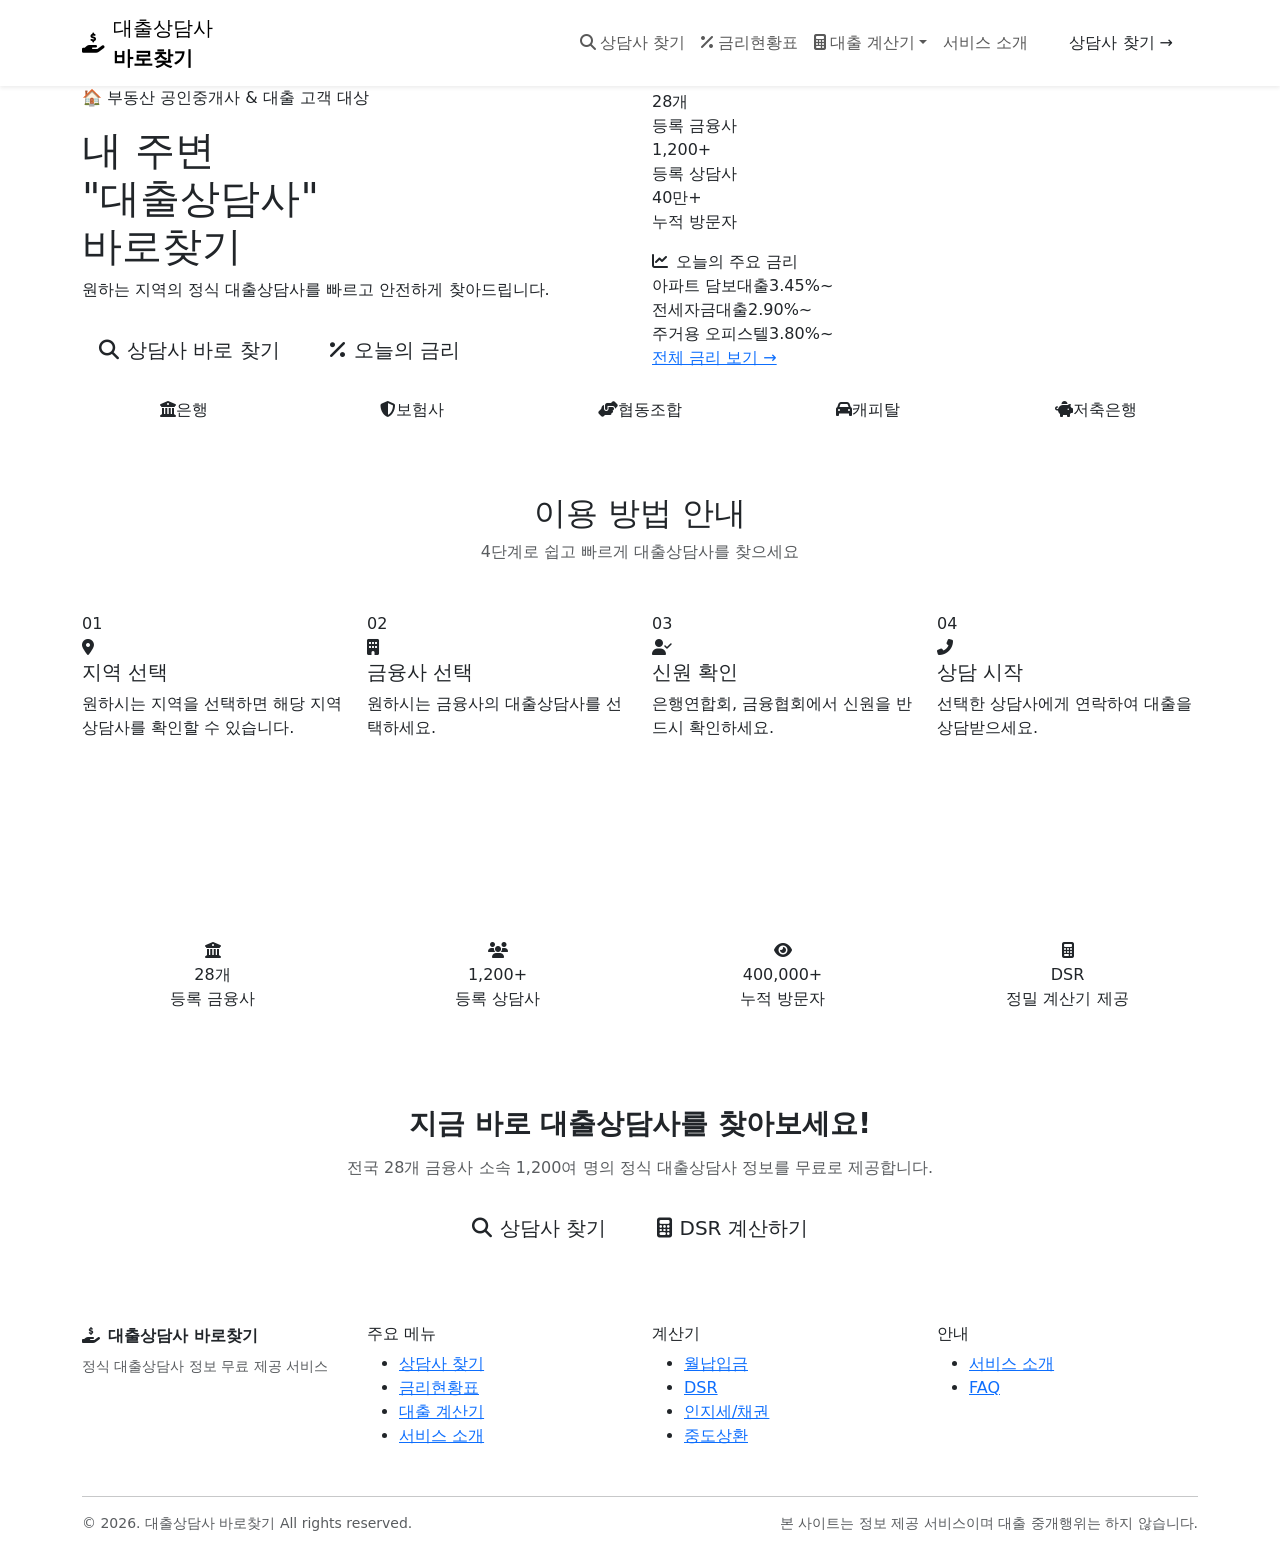
==== index.html @ 3ea351aa "Add initial HTML structure for 대출상담사 바로찾기" ====
<!DOCTYPE html><html lang="ko"><head><meta charset="UTF-8"/><meta name="viewport" content="width=device-width,initial-scale=1.0"/><title>대출상담사 바로찾기</title><link rel="stylesheet" href="style.css"/><link href="https://cdn.jsdelivr.net/npm/bootstrap@5.3.0/dist/css/bootstrap.min.css" rel="stylesheet"/><link href="https://cdnjs.cloudflare.com/ajax/libs/font-awesome/6.4.0/css/all.min.css" rel="stylesheet"/></head><body><nav class="navbar navbar-expand-lg navbar-light bg-white shadow-sm sticky-top"><div class="container"><a class="navbar-brand d-flex align-items-center" href="index.html"><div class="logo-icon me-2"><i class="fas fa-hand-holding-usd"></i></div><span class="logo-text">대출상담사<br/><strong>바로찾기</strong></span></a><button class="navbar-toggler" type="button" data-bs-toggle="collapse" data-bs-target="#nav"><span class="navbar-toggler-icon"></span></button><div class="collapse navbar-collapse" id="nav"><ul class="navbar-nav ms-auto align-items-center"><li class="nav-item"><a class="nav-link" href="find.html"><i class="fas fa-search me-1"></i>상담사 찾기</a></li><li class="nav-item"><a class="nav-link" href="rates.html"><i class="fas fa-percent me-1"></i>금리현황표</a></li><li class="nav-item dropdown"><a class="nav-link dropdown-toggle" href="#" data-bs-toggle="dropdown"><i class="fas fa-calculator me-1"></i>대출 계산기</a><ul class="dropdown-menu"><li><a class="dropdown-item" href="calc.html#monthly">월납입금</a></li><li><a class="dropdown-item" href="calc.html#dsr">DSR 계산기</a></li><li><a class="dropdown-item" href="calc.html#stamp">인지세/채권</a></li><li><a class="dropdown-item" href="calc.html#prepay">중도상환수수료</a></li></ul></li><li class="nav-item"><a class="nav-link" href="about.html">서비스 소개</a></li><li class="nav-item ms-2"><a class="btn btn-primary-custom px-4" href="find.html">상담사 찾기 →</a></li></ul></div></div></nav><section class="hero-section"><div class="container"><div class="row align-items-center"><div class="col-lg-6"><div class="hero-badge mb-3">🏠 부동산 공인중개사 & 대출 고객 대상</div><h1 class="hero-title">내 주변<br/><span class="highlight">"대출상담사"</span><br/>바로찾기</h1><p class="hero-desc">원하는 지역의 정식 대출상담사를 빠르고 안전하게 찾아드립니다.</p><div class="hero-btns mt-4"><a href="find.html" class="btn btn-primary-custom btn-lg me-3"><i class="fas fa-search me-2"></i>상담사 바로 찾기</a><a href="rates.html" class="btn btn-outline-custom btn-lg"><i class="fas fa-percent me-2"></i>오늘의 금리</a></div></div><div class="col-lg-6 d-none d-lg-block"><div class="hero-card-wrap"><div class="hero-stat-card"><div class="stat-item"><div class="stat-num">28<span>개</span></div><div class="stat-label">등록 금융사</div></div><div class="stat-item"><div class="stat-num">1,200<span>+</span></div><div class="stat-label">등록 상담사</div></div><div class="stat-item"><div class="stat-num">40만<span>+</span></div><div class="stat-label">누적 방문자</div></div></div><div class="hero-rate-card mt-3"><div class="rate-header"><i class="fas fa-chart-line me-2"></i>오늘의 주요 금리</div><div class="rate-list"><div class="rate-row"><span>아파트 담보대출</span><span class="rate-val">3.45%~</span></div><div class="rate-row"><span>전세자금대출</span><span class="rate-val">2.90%~</span></div><div class="rate-row"><span>주거용 오피스텔</span><span class="rate-val">3.80%~</span></div></div><a href="rates.html" class="rate-more">전체 금리 보기 →</a></div></div></div></div></div></section><section class="fin-type-section py-4"><div class="container"><div class="row text-center"><div class="col fin-type-item"><i class="fas fa-university"></i><span>은행</span></div><div class="col fin-type-item"><i class="fas fa-shield-alt"></i><span>보험사</span></div><div class="col fin-type-item"><i class="fas fa-hands-helping"></i><span>협동조합</span></div><div class="col fin-type-item"><i class="fas fa-car"></i><span>캐피탈</span></div><div class="col fin-type-item"><i class="fas fa-piggy-bank"></i><span>저축은행</span></div></div></div></section><section class="how-section py-5"><div class="container"><div class="section-title text-center mb-5"><h2>이용 방법 안내</h2><p class="text-muted">4단계로 쉽고 빠르게 대출상담사를 찾으세요</p></div><div class="row g-4"><div class="col-md-3"><div class="how-card"><div class="how-num">01</div><div class="how-icon"><i class="fas fa-map-marker-alt"></i></div><h5>지역 선택</h5><p>원하시는 지역을 선택하면 해당 지역 상담사를 확인할 수 있습니다.</p></div></div><div class="col-md-3"><div class="how-card"><div class="how-num">02</div><div class="how-icon"><i class="fas fa-building"></i></div><h5>금융사 선택</h5><p>원하시는 금융사의 대출상담사를 선택하세요.</p></div></div><div class="col-md-3"><div class="how-card"><div class="how-num">03</div><div class="how-icon"><i class="fas fa-user-check"></i></div><h5>신원 확인</h5><p>은행연합회, 금융협회에서 신원을 반드시 확인하세요.</p></div></div><div class="col-md-3"><div class="how-card"><div class="how-num">04</div><div class="how-icon"><i class="fas fa-phone-alt"></i></div><h5>상담 시작</h5><p>선택한 상담사에게 연락하여 대출을 상담받으세요.</p></div></div></div></div></section><section class="stats-section py-5"><div class="container"><h2 class="text-center text-white mb-5">실시간 이용 현황</h2><div class="row text-center g-4"><div class="col-6 col-md-3"><div class="stats-item"><div class="stats-icon"><i class="fas fa-university"></i></div><div class="stats-num">28개</div><div class="stats-label">등록 금융사</div></div></div><div class="col-6 col-md-3"><div class="stats-item"><div class="stats-icon"><i class="fas fa-users"></i></div><div class="stats-num">1,200+</div><div class="stats-label">등록 상담사</div></div></div><div class="col-6 col-md-3"><div class="stats-item"><div class="stats-icon"><i class="fas fa-eye"></i></div><div class="stats-num">400,000+</div><div class="stats-label">누적 방문자</div></div></div><div class="col-6 col-md-3"><div class="stats-item"><div class="stats-icon"><i class="fas fa-calculator"></i></div><div class="stats-num">DSR</div><div class="stats-label">정밀 계산기 제공</div></div></div></div></div></section><section class="cta-section py-5 text-center"><div class="container"><h3 class="fw-bold mb-3">지금 바로 대출상담사를 찾아보세요!</h3><p class="text-muted mb-4">전국 28개 금융사 소속 1,200여 명의 정식 대출상담사 정보를 무료로 제공합니다.</p><a href="find.html" class="btn btn-primary-custom btn-lg me-3"><i class="fas fa-search me-2"></i>상담사 찾기</a><a href="calc.html#dsr" class="btn btn-outline-custom btn-lg"><i class="fas fa-calculator me-2"></i>DSR 계산하기</a></div></section><footer class="footer py-4"><div class="container"><div class="row"><div class="col-md-3 mb-3"><div class="footer-logo mb-2"><i class="fas fa-hand-holding-usd me-2"></i><strong>대출상담사 바로찾기</strong></div><p class="small text-muted">정식 대출상담사 정보 무료 제공 서비스</p></div><div class="col-md-3 mb-3"><h6>주요 메뉴</h6><ul class="footer-links"><li><a href="find.html">상담사 찾기</a></li><li><a href="rates.html">금리현황표</a></li><li><a href="calc.html">대출 계산기</a></li><li><a href="about.html">서비스 소개</a></li></ul></div><div class="col-md-3 mb-3"><h6>계산기</h6><ul class="footer-links"><li><a href="calc.html#monthly">월납입금</a></li><li><a href="calc.html#dsr">DSR</a></li><li><a href="calc.html#stamp">인지세/채권</a></li><li><a href="calc.html#prepay">중도상환</a></li></ul></div><div class="col-md-3 mb-3"><h6>안내</h6><ul class="footer-links"><li><a href="about.html">서비스 소개</a></li><li><a href="about.html#faq">FAQ</a></li></ul></div></div><hr/><div class="d-flex justify-content-between flex-wrap"><p class="small text-muted mb-0">© 2026. 대출상담사 바로찾기 All rights reserved.</p><p class="small text-muted mb-0">본 사이트는 정보 제공 서비스이며 대출 중개행위는 하지 않습니다.</p></div></div></footer><script src="https://cdn.jsdelivr.net/npm/bootstrap@5.3.0/dist/js/bootstrap.bundle.min.js"></script></body></html>
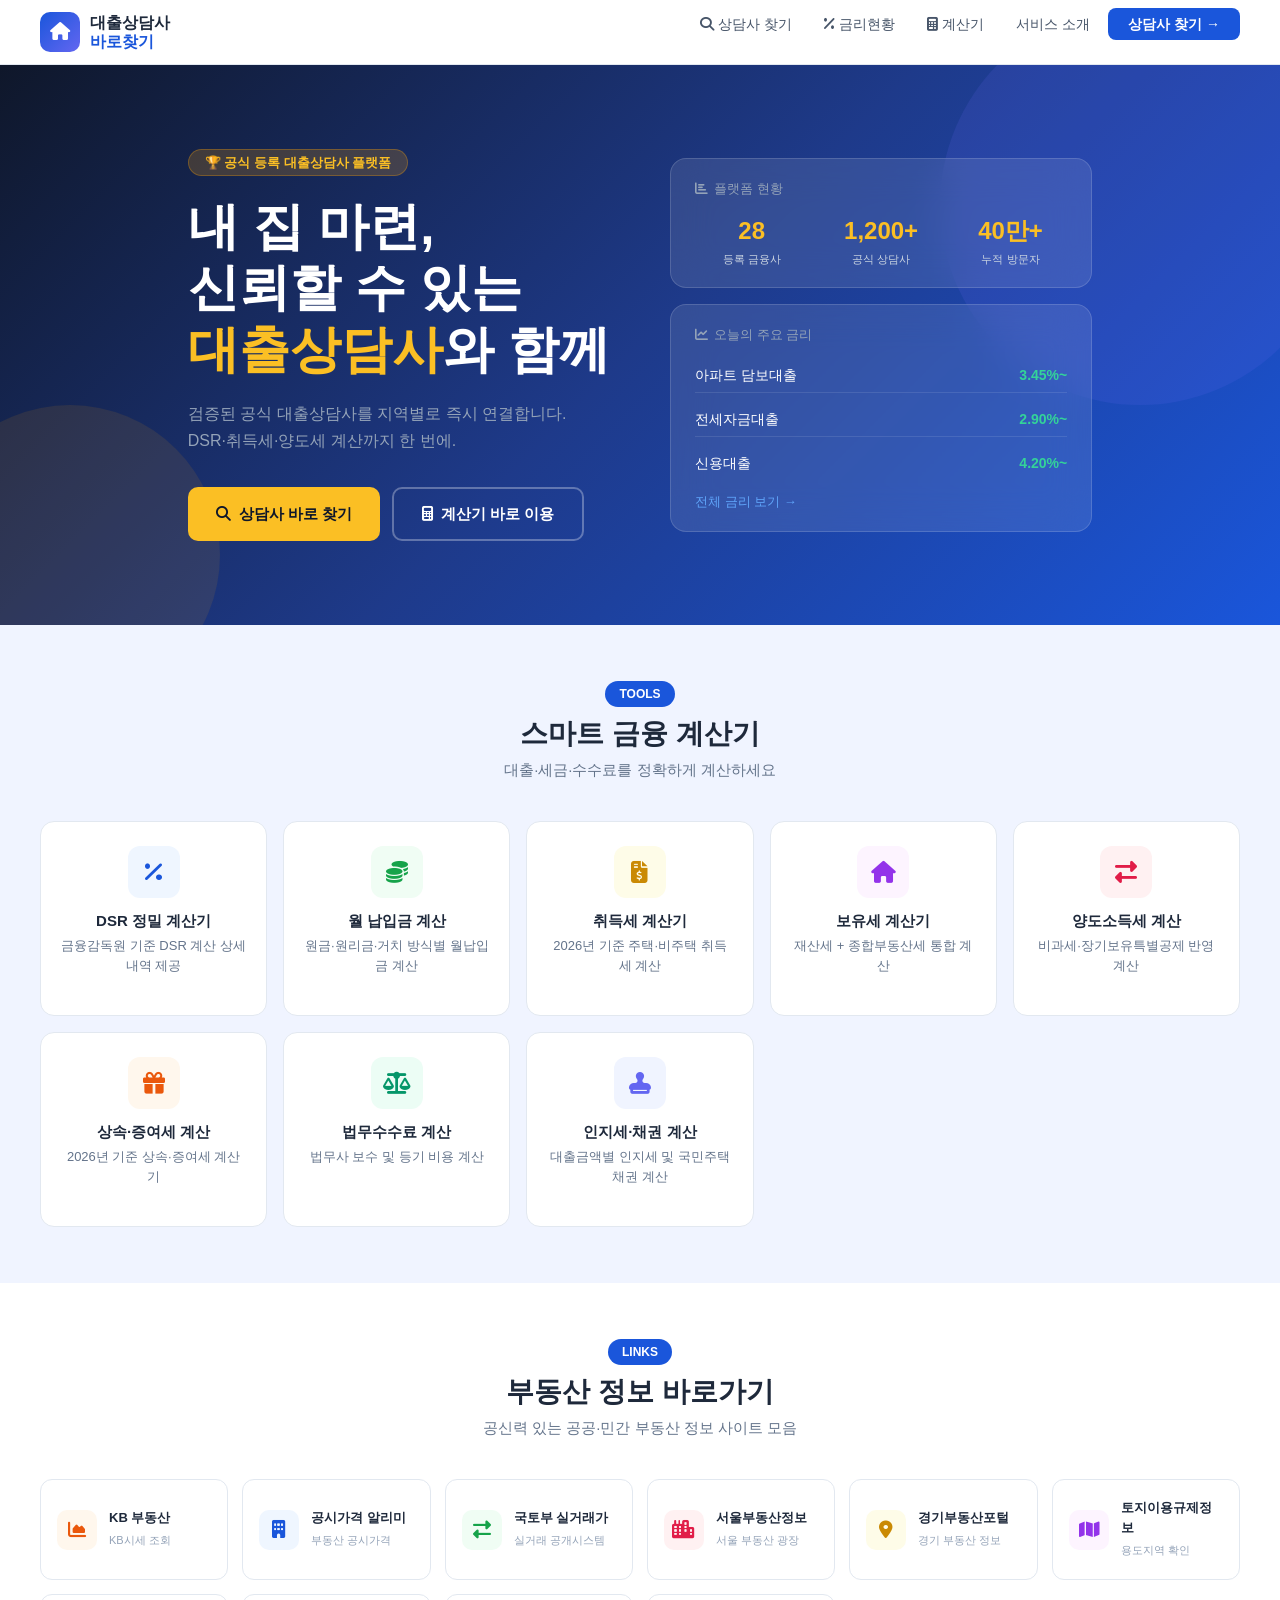
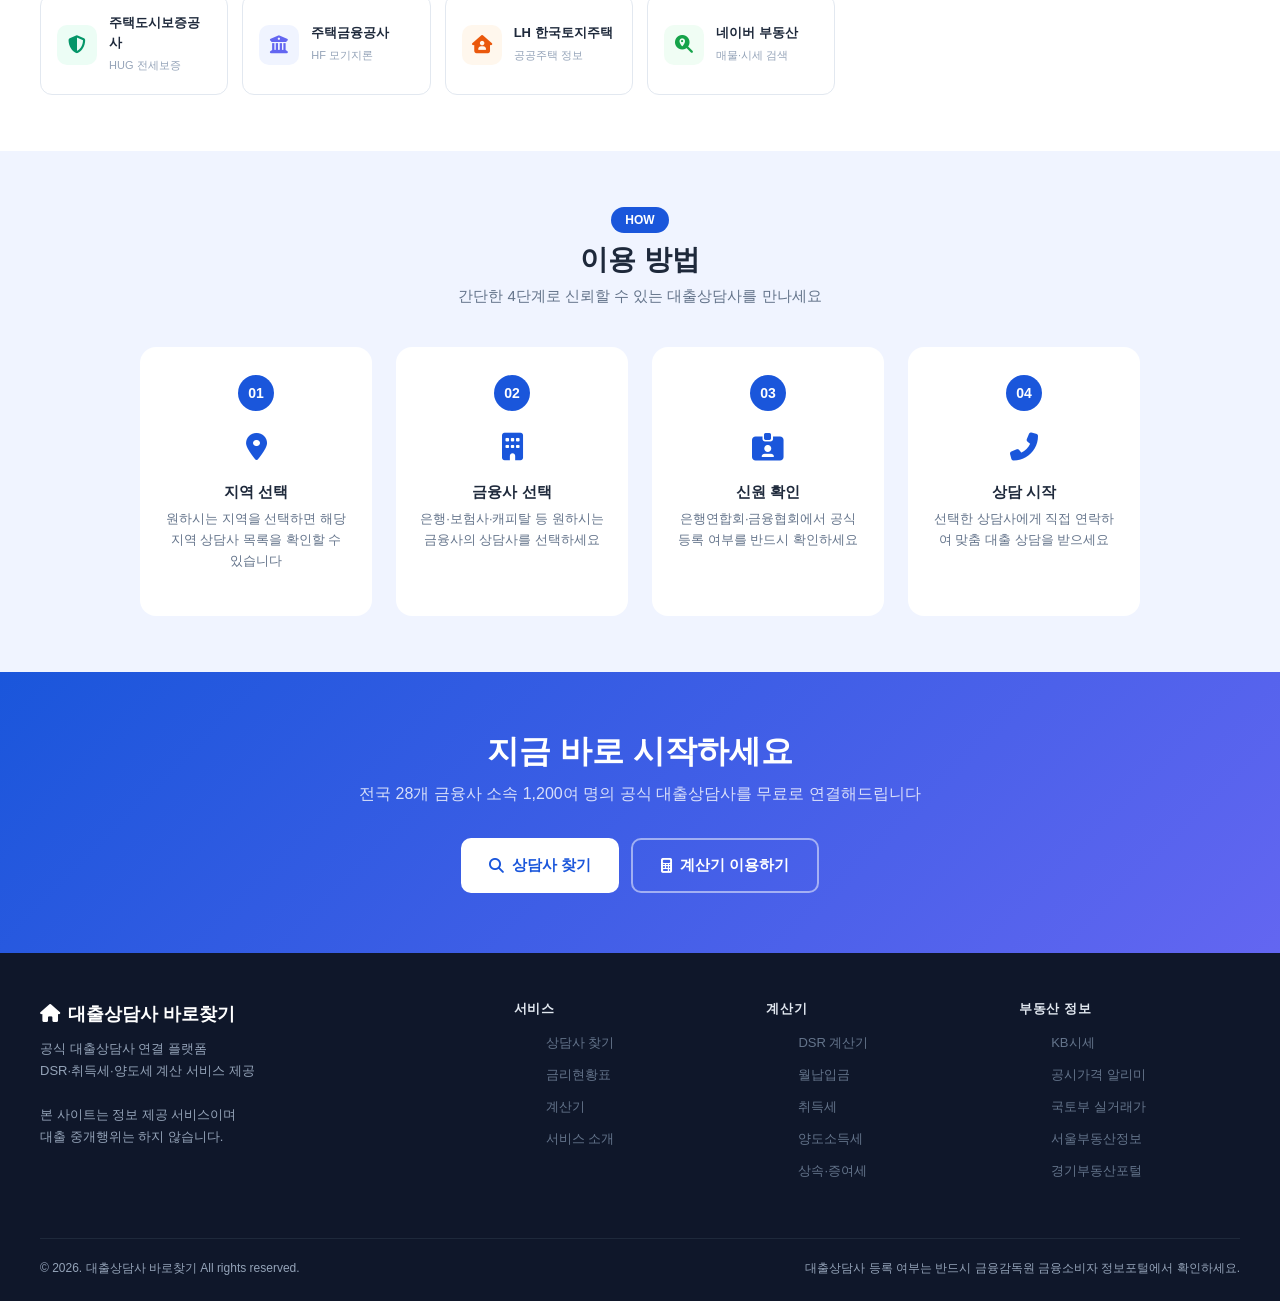
==== commit aa1db659: "Update print statement to reflect new message" ====
--- a/index.html
+++ b/index.html
@@ -1 +1,350 @@
-<!DOCTYPE html><html lang="ko"><head><meta charset="UTF-8"/><meta name="viewport" content="width=device-width,initial-scale=1.0"/><title>대출상담사 바로찾기</title><link rel="stylesheet" href="style.css"/><link href="https://cdn.jsdelivr.net/npm/bootstrap@5.3.0/dist/css/bootstrap.min.css" rel="stylesheet"/><link href="https://cdnjs.cloudflare.com/ajax/libs/font-awesome/6.4.0/css/all.min.css" rel="stylesheet"/></head><body><nav class="navbar navbar-expand-lg navbar-light bg-white shadow-sm sticky-top"><div class="container"><a class="navbar-brand d-flex align-items-center" href="index.html"><div class="logo-icon me-2"><i class="fas fa-hand-holding-usd"></i></div><span class="logo-text">대출상담사<br/><strong>바로찾기</strong></span></a><button class="navbar-toggler" type="button" data-bs-toggle="collapse" data-bs-target="#nav"><span class="navbar-toggler-icon"></span></button><div class="collapse navbar-collapse" id="nav"><ul class="navbar-nav ms-auto align-items-center"><li class="nav-item"><a class="nav-link" href="find.html"><i class="fas fa-search me-1"></i>상담사 찾기</a></li><li class="nav-item"><a class="nav-link" href="rates.html"><i class="fas fa-percent me-1"></i>금리현황표</a></li><li class="nav-item dropdown"><a class="nav-link dropdown-toggle" href="#" data-bs-toggle="dropdown"><i class="fas fa-calculator me-1"></i>대출 계산기</a><ul class="dropdown-menu"><li><a class="dropdown-item" href="calc.html#monthly">월납입금</a></li><li><a class="dropdown-item" href="calc.html#dsr">DSR 계산기</a></li><li><a class="dropdown-item" href="calc.html#stamp">인지세/채권</a></li><li><a class="dropdown-item" href="calc.html#prepay">중도상환수수료</a></li></ul></li><li class="nav-item"><a class="nav-link" href="about.html">서비스 소개</a></li><li class="nav-item ms-2"><a class="btn btn-primary-custom px-4" href="find.html">상담사 찾기 →</a></li></ul></div></div></nav><section class="hero-section"><div class="container"><div class="row align-items-center"><div class="col-lg-6"><div class="hero-badge mb-3">🏠 부동산 공인중개사 & 대출 고객 대상</div><h1 class="hero-title">내 주변<br/><span class="highlight">"대출상담사"</span><br/>바로찾기</h1><p class="hero-desc">원하는 지역의 정식 대출상담사를 빠르고 안전하게 찾아드립니다.</p><div class="hero-btns mt-4"><a href="find.html" class="btn btn-primary-custom btn-lg me-3"><i class="fas fa-search me-2"></i>상담사 바로 찾기</a><a href="rates.html" class="btn btn-outline-custom btn-lg"><i class="fas fa-percent me-2"></i>오늘의 금리</a></div></div><div class="col-lg-6 d-none d-lg-block"><div class="hero-card-wrap"><div class="hero-stat-card"><div class="stat-item"><div class="stat-num">28<span>개</span></div><div class="stat-label">등록 금융사</div></div><div class="stat-item"><div class="stat-num">1,200<span>+</span></div><div class="stat-label">등록 상담사</div></div><div class="stat-item"><div class="stat-num">40만<span>+</span></div><div class="stat-label">누적 방문자</div></div></div><div class="hero-rate-card mt-3"><div class="rate-header"><i class="fas fa-chart-line me-2"></i>오늘의 주요 금리</div><div class="rate-list"><div class="rate-row"><span>아파트 담보대출</span><span class="rate-val">3.45%~</span></div><div class="rate-row"><span>전세자금대출</span><span class="rate-val">2.90%~</span></div><div class="rate-row"><span>주거용 오피스텔</span><span class="rate-val">3.80%~</span></div></div><a href="rates.html" class="rate-more">전체 금리 보기 →</a></div></div></div></div></div></section><section class="fin-type-section py-4"><div class="container"><div class="row text-center"><div class="col fin-type-item"><i class="fas fa-university"></i><span>은행</span></div><div class="col fin-type-item"><i class="fas fa-shield-alt"></i><span>보험사</span></div><div class="col fin-type-item"><i class="fas fa-hands-helping"></i><span>협동조합</span></div><div class="col fin-type-item"><i class="fas fa-car"></i><span>캐피탈</span></div><div class="col fin-type-item"><i class="fas fa-piggy-bank"></i><span>저축은행</span></div></div></div></section><section class="how-section py-5"><div class="container"><div class="section-title text-center mb-5"><h2>이용 방법 안내</h2><p class="text-muted">4단계로 쉽고 빠르게 대출상담사를 찾으세요</p></div><div class="row g-4"><div class="col-md-3"><div class="how-card"><div class="how-num">01</div><div class="how-icon"><i class="fas fa-map-marker-alt"></i></div><h5>지역 선택</h5><p>원하시는 지역을 선택하면 해당 지역 상담사를 확인할 수 있습니다.</p></div></div><div class="col-md-3"><div class="how-card"><div class="how-num">02</div><div class="how-icon"><i class="fas fa-building"></i></div><h5>금융사 선택</h5><p>원하시는 금융사의 대출상담사를 선택하세요.</p></div></div><div class="col-md-3"><div class="how-card"><div class="how-num">03</div><div class="how-icon"><i class="fas fa-user-check"></i></div><h5>신원 확인</h5><p>은행연합회, 금융협회에서 신원을 반드시 확인하세요.</p></div></div><div class="col-md-3"><div class="how-card"><div class="how-num">04</div><div class="how-icon"><i class="fas fa-phone-alt"></i></div><h5>상담 시작</h5><p>선택한 상담사에게 연락하여 대출을 상담받으세요.</p></div></div></div></div></section><section class="stats-section py-5"><div class="container"><h2 class="text-center text-white mb-5">실시간 이용 현황</h2><div class="row text-center g-4"><div class="col-6 col-md-3"><div class="stats-item"><div class="stats-icon"><i class="fas fa-university"></i></div><div class="stats-num">28개</div><div class="stats-label">등록 금융사</div></div></div><div class="col-6 col-md-3"><div class="stats-item"><div class="stats-icon"><i class="fas fa-users"></i></div><div class="stats-num">1,200+</div><div class="stats-label">등록 상담사</div></div></div><div class="col-6 col-md-3"><div class="stats-item"><div class="stats-icon"><i class="fas fa-eye"></i></div><div class="stats-num">400,000+</div><div class="stats-label">누적 방문자</div></div></div><div class="col-6 col-md-3"><div class="stats-item"><div class="stats-icon"><i class="fas fa-calculator"></i></div><div class="stats-num">DSR</div><div class="stats-label">정밀 계산기 제공</div></div></div></div></div></section><section class="cta-section py-5 text-center"><div class="container"><h3 class="fw-bold mb-3">지금 바로 대출상담사를 찾아보세요!</h3><p class="text-muted mb-4">전국 28개 금융사 소속 1,200여 명의 정식 대출상담사 정보를 무료로 제공합니다.</p><a href="find.html" class="btn btn-primary-custom btn-lg me-3"><i class="fas fa-search me-2"></i>상담사 찾기</a><a href="calc.html#dsr" class="btn btn-outline-custom btn-lg"><i class="fas fa-calculator me-2"></i>DSR 계산하기</a></div></section><footer class="footer py-4"><div class="container"><div class="row"><div class="col-md-3 mb-3"><div class="footer-logo mb-2"><i class="fas fa-hand-holding-usd me-2"></i><strong>대출상담사 바로찾기</strong></div><p class="small text-muted">정식 대출상담사 정보 무료 제공 서비스</p></div><div class="col-md-3 mb-3"><h6>주요 메뉴</h6><ul class="footer-links"><li><a href="find.html">상담사 찾기</a></li><li><a href="rates.html">금리현황표</a></li><li><a href="calc.html">대출 계산기</a></li><li><a href="about.html">서비스 소개</a></li></ul></div><div class="col-md-3 mb-3"><h6>계산기</h6><ul class="footer-links"><li><a href="calc.html#monthly">월납입금</a></li><li><a href="calc.html#dsr">DSR</a></li><li><a href="calc.html#stamp">인지세/채권</a></li><li><a href="calc.html#prepay">중도상환</a></li></ul></div><div class="col-md-3 mb-3"><h6>안내</h6><ul class="footer-links"><li><a href="about.html">서비스 소개</a></li><li><a href="about.html#faq">FAQ</a></li></ul></div></div><hr/><div class="d-flex justify-content-between flex-wrap"><p class="small text-muted mb-0">© 2026. 대출상담사 바로찾기 All rights reserved.</p><p class="small text-muted mb-0">본 사이트는 정보 제공 서비스이며 대출 중개행위는 하지 않습니다.</p></div></div></footer><script src="https://cdn.jsdelivr.net/npm/bootstrap@5.3.0/dist/js/bootstrap.bundle.min.js"></script></body></html>
+<!DOCTYPE html>
+<html lang="ko">
+<head>
+<meta charset="UTF-8"/>
+<meta name="viewport" content="width=device-width,initial-scale=1.0"/>
+<title>대출상담사 바로찾기 - 내 주변 공식 대출상담사</title>
+<link rel="stylesheet" href="style.css"/>
+<link href="https://cdn.jsdelivr.net/npm/bootstrap@5.3.0/dist/css/bootstrap.min.css" rel="stylesheet"/>
+<link href="https://cdnjs.cloudflare.com/ajax/libs/font-awesome/6.4.0/css/all.min.css" rel="stylesheet"/>
+<style>
+:root{--primary:#1a56db;--primary-dark:#1342b0;--accent:#f59e0b;--bg:#f0f4ff;--text:#1e293b;--card:#fff;--border:#e2e8f0}
+*{box-sizing:border-box;margin:0;padding:0}
+body{font-family:'Noto Sans KR',sans-serif;background:#fff;color:var(--text)}
+/* NAV */
+.topnav{background:#fff;border-bottom:1px solid var(--border);position:sticky;top:0;z-index:999;padding:0 1rem}
+.topnav .inner{max-width:1200px;margin:0 auto;display:flex;align-items:center;justify-content:space-between;height:64px}
+.nav-logo{display:flex;align-items:center;gap:10px;text-decoration:none}
+.nav-logo .logo-box{width:40px;height:40px;background:linear-gradient(135deg,var(--primary),#6366f1);border-radius:10px;display:flex;align-items:center;justify-content:center;color:#fff;font-size:18px}
+.nav-logo .logo-txt{font-size:16px;font-weight:700;color:var(--text);line-height:1.2}
+.nav-logo .logo-txt span{color:var(--primary)}
+.nav-menu{display:flex;align-items:center;gap:4px;list-style:none}
+.nav-menu a{text-decoration:none;color:#475569;font-size:14px;padding:8px 14px;border-radius:8px;transition:.2s}
+.nav-menu a:hover{background:var(--bg);color:var(--primary)}
+.nav-menu .btn-cta{background:var(--primary);color:#fff;padding:8px 20px;border-radius:8px;font-weight:600}
+.nav-menu .btn-cta:hover{background:var(--primary-dark);color:#fff}
+/* HERO */
+.hero{background:linear-gradient(135deg,#0f172a 0%,#1e3a8a 50%,#1a56db 100%);min-height:560px;display:flex;align-items:center;padding:80px 1rem;position:relative;overflow:hidden}
+.hero::before{content:'';position:absolute;top:-60px;right:-60px;width:400px;height:400px;background:rgba(99,102,241,.15);border-radius:50%}
+.hero::after{content:'';position:absolute;bottom:-80px;left:-80px;width:300px;height:300px;background:rgba(245,158,11,.1);border-radius:50%}
+.hero .inner{max-width:1200px;margin:0 auto;display:grid;grid-template-columns:1fr 1fr;gap:60px;align-items:center;position:relative;z-index:1}
+.hero-left .badge{display:inline-block;background:rgba(245,158,11,.2);color:#fbbf24;border:1px solid rgba(245,158,11,.3);padding:6px 16px;border-radius:99px;font-size:13px;font-weight:600;margin-bottom:20px}
+.hero-left h1{font-size:clamp(32px,4vw,52px);font-weight:800;color:#fff;line-height:1.2;margin-bottom:20px}
+.hero-left h1 em{font-style:normal;color:#fbbf24}
+.hero-left p{font-size:16px;color:#94a3b8;line-height:1.7;margin-bottom:32px}
+.hero-btns{display:flex;gap:12px;flex-wrap:wrap}
+.btn-hero-primary{background:#fbbf24;color:#0f172a;padding:14px 28px;border-radius:10px;font-weight:700;font-size:15px;text-decoration:none;display:inline-flex;align-items:center;gap:8px;transition:.2s}
+.btn-hero-primary:hover{background:#f59e0b;color:#0f172a}
+.btn-hero-outline{background:transparent;color:#fff;border:2px solid rgba(255,255,255,.3);padding:14px 28px;border-radius:10px;font-weight:600;font-size:15px;text-decoration:none;display:inline-flex;align-items:center;gap:8px;transition:.2s}
+.btn-hero-outline:hover{border-color:#fff;background:rgba(255,255,255,.1);color:#fff}
+.hero-right{display:flex;flex-direction:column;gap:16px}
+.hero-card{background:rgba(255,255,255,.1);backdrop-filter:blur(20px);border:1px solid rgba(255,255,255,.15);border-radius:16px;padding:20px 24px;color:#fff}
+.hero-card .card-title{font-size:13px;color:#94a3b8;margin-bottom:14px;display:flex;align-items:center;gap:6px}
+.stat-grid{display:grid;grid-template-columns:repeat(3,1fr);gap:16px}
+.stat-box{text-align:center}
+.stat-box .num{font-size:24px;font-weight:800;color:#fbbf24}
+.stat-box .lbl{font-size:11px;color:#cbd5e1;margin-top:2px}
+.rate-rows{display:flex;flex-direction:column;gap:10px}
+.rate-row{display:flex;justify-content:space-between;align-items:center;font-size:14px;padding:6px 0;border-bottom:1px solid rgba(255,255,255,.1)}
+.rate-row:last-child{border-bottom:none}
+.rate-val{color:#34d399;font-weight:700}
+/* QUICK TOOLS */
+.quick-tools{background:var(--bg);padding:56px 1rem}
+.section-label{text-align:center;margin-bottom:40px}
+.section-label .tag{display:inline-block;background:var(--primary);color:#fff;padding:4px 14px;border-radius:99px;font-size:12px;font-weight:700;margin-bottom:10px}
+.section-label h2{font-size:28px;font-weight:800;color:var(--text)}
+.section-label p{color:#64748b;margin-top:8px;font-size:15px}
+.tools-grid{max-width:1200px;margin:0 auto;display:grid;grid-template-columns:repeat(auto-fit,minmax(200px,1fr));gap:16px}
+.tool-card{background:#fff;border:1px solid var(--border);border-radius:14px;padding:24px 20px;text-align:center;text-decoration:none;color:var(--text);transition:.2s;display:block}
+.tool-card:hover{border-color:var(--primary);box-shadow:0 8px 24px rgba(26,86,219,.12);transform:translateY(-3px);color:var(--text)}
+.tool-card .tc-icon{width:52px;height:52px;border-radius:12px;display:flex;align-items:center;justify-content:center;margin:0 auto 14px;font-size:22px}
+.tool-card h5{font-size:15px;font-weight:700;margin-bottom:6px}
+.tool-card p{font-size:13px;color:#64748b;line-height:1.5}
+/* REAL ESTATE LINKS */
+.realestate-section{padding:56px 1rem;background:#fff}
+.re-grid{max-width:1200px;margin:0 auto;display:grid;grid-template-columns:repeat(auto-fill,minmax(180px,1fr));gap:14px}
+.re-card{border:1px solid var(--border);border-radius:12px;padding:18px 16px;text-decoration:none;color:var(--text);display:flex;align-items:center;gap:12px;transition:.2s}
+.re-card:hover{border-color:var(--primary);background:var(--bg);color:var(--text)}
+.re-card .re-icon{width:40px;height:40px;border-radius:10px;display:flex;align-items:center;justify-content:center;font-size:18px;flex-shrink:0}
+.re-card .re-txt strong{display:block;font-size:13px;font-weight:700}
+.re-card .re-txt span{font-size:11px;color:#94a3b8}
+/* HOW IT WORKS */
+.how-section{padding:56px 1rem;background:var(--bg)}
+.steps-grid{max-width:1000px;margin:0 auto;display:grid;grid-template-columns:repeat(auto-fit,minmax(200px,1fr));gap:24px}
+.step-card{background:#fff;border-radius:16px;padding:28px 24px;text-align:center;position:relative}
+.step-num{width:36px;height:36px;background:var(--primary);color:#fff;border-radius:50%;display:flex;align-items:center;justify-content:center;font-weight:800;font-size:14px;margin:0 auto 16px}
+.step-icon{font-size:28px;color:var(--primary);margin-bottom:14px}
+.step-card h5{font-size:15px;font-weight:700;margin-bottom:8px}
+.step-card p{font-size:13px;color:#64748b;line-height:1.6}
+/* CTA */
+.cta-band{background:linear-gradient(135deg,var(--primary),#6366f1);padding:60px 1rem;text-align:center}
+.cta-band h2{font-size:32px;font-weight:800;color:#fff;margin-bottom:12px}
+.cta-band p{color:rgba(255,255,255,.8);font-size:16px;margin-bottom:32px}
+.cta-band .btns{display:flex;justify-content:center;gap:12px;flex-wrap:wrap}
+.btn-cta-white{background:#fff;color:var(--primary);padding:14px 28px;border-radius:10px;font-weight:700;font-size:15px;text-decoration:none;display:inline-flex;align-items:center;gap:8px;transition:.2s}
+.btn-cta-white:hover{background:#f0f4ff;color:var(--primary)}
+.btn-cta-outline-white{border:2px solid rgba(255,255,255,.5);color:#fff;padding:14px 28px;border-radius:10px;font-weight:600;font-size:15px;text-decoration:none;display:inline-flex;align-items:center;gap:8px;transition:.2s}
+.btn-cta-outline-white:hover{border-color:#fff;background:rgba(255,255,255,.1);color:#fff}
+/* FOOTER */
+.site-footer{background:#0f172a;color:#94a3b8;padding:48px 1rem 24px}
+.footer-inner{max-width:1200px;margin:0 auto}
+.footer-grid{display:grid;grid-template-columns:2fr 1fr 1fr 1fr;gap:32px;margin-bottom:40px}
+.footer-brand .logo-txt{color:#fff;font-size:18px;font-weight:800;margin-bottom:10px;display:flex;align-items:center;gap:8px}
+.footer-brand p{font-size:13px;line-height:1.7}
+.footer-col h6{color:#e2e8f0;font-size:13px;font-weight:700;margin-bottom:14px;text-transform:uppercase;letter-spacing:.05em}
+.footer-col ul{list-style:none}
+.footer-col ul li{margin-bottom:8px}
+.footer-col ul li a{color:#64748b;text-decoration:none;font-size:13px;transition:.2s}
+.footer-col ul li a:hover{color:#e2e8f0}
+.footer-bottom{border-top:1px solid #1e293b;padding-top:20px;display:flex;justify-content:space-between;flex-wrap:wrap;gap:8px;font-size:12px}
+@media(max-width:768px){.hero .inner{grid-template-columns:1fr}.hero-right{display:none}.footer-grid{grid-template-columns:1fr 1fr}.topnav .inner{flex-wrap:wrap;height:auto;padding:12px 0}.nav-menu{display:none}}
+</style>
+</head>
+<body>
+
+<!-- NAV -->
+<nav class="topnav">
+  <div class="inner">
+    <a class="nav-logo" href="index.html">
+      <div class="logo-box"><i class="fas fa-home"></i></div>
+      <div class="logo-txt">대출상담사<br/><span>바로찾기</span></div>
+    </a>
+    <ul class="nav-menu">
+      <li><a href="find.html"><i class="fas fa-search me-1"></i>상담사 찾기</a></li>
+      <li><a href="rates.html"><i class="fas fa-percent me-1"></i>금리현황</a></li>
+      <li><a href="calc.html"><i class="fas fa-calculator me-1"></i>계산기</a></li>
+      <li><a href="about.html">서비스 소개</a></li>
+      <li><a href="find.html" class="btn-cta">상담사 찾기 →</a></li>
+    </ul>
+  </div>
+</nav>
+
+<!-- HERO -->
+<section class="hero">
+  <div class="inner">
+    <div class="hero-left">
+      <div class="badge">🏆 공식 등록 대출상담사 플랫폼</div>
+      <h1>내 집 마련,<br/>신뢰할 수 있는<br/><em>대출상담사</em>와 함께</h1>
+      <p>검증된 공식 대출상담사를 지역별로 즉시 연결합니다.<br/>DSR·취득세·양도세 계산까지 한 번에.</p>
+      <div class="hero-btns">
+        <a href="find.html" class="btn-hero-primary"><i class="fas fa-search"></i>상담사 바로 찾기</a>
+        <a href="calc.html" class="btn-hero-outline"><i class="fas fa-calculator"></i>계산기 바로 이용</a>
+      </div>
+    </div>
+    <div class="hero-right">
+      <div class="hero-card">
+        <div class="card-title"><i class="fas fa-chart-bar"></i> 플랫폼 현황</div>
+        <div class="stat-grid">
+          <div class="stat-box"><div class="num">28</div><div class="lbl">등록 금융사</div></div>
+          <div class="stat-box"><div class="num">1,200+</div><div class="lbl">공식 상담사</div></div>
+          <div class="stat-box"><div class="num">40만+</div><div class="lbl">누적 방문자</div></div>
+        </div>
+      </div>
+      <div class="hero-card">
+        <div class="card-title"><i class="fas fa-chart-line"></i> 오늘의 주요 금리</div>
+        <div class="rate-rows">
+          <div class="rate-row"><span>아파트 담보대출</span><span class="rate-val">3.45%~</span></div>
+          <div class="rate-row"><span>전세자금대출</span><span class="rate-val">2.90%~</span></div>
+          <div class="rate-row"><span>신용대출</span><span class="rate-val">4.20%~</span></div>
+        </div>
+        <a href="rates.html" style="display:block;margin-top:12px;color:#60a5fa;font-size:13px;text-decoration:none;">전체 금리 보기 →</a>
+      </div>
+    </div>
+  </div>
+</section>
+
+<!-- QUICK TOOLS -->
+<section class="quick-tools">
+  <div class="section-label">
+    <div class="tag">TOOLS</div>
+    <h2>스마트 금융 계산기</h2>
+    <p>대출·세금·수수료를 정확하게 계산하세요</p>
+  </div>
+  <div class="tools-grid">
+    <a href="calc.html#dsr" class="tool-card">
+      <div class="tc-icon" style="background:#eff6ff;color:#1a56db"><i class="fas fa-percentage"></i></div>
+      <h5>DSR 정밀 계산기</h5>
+      <p>금융감독원 기준 DSR 계산 상세 내역 제공</p>
+    </a>
+    <a href="calc.html#monthly" class="tool-card">
+      <div class="tc-icon" style="background:#f0fdf4;color:#16a34a"><i class="fas fa-coins"></i></div>
+      <h5>월 납입금 계산</h5>
+      <p>원금·원리금·거치 방식별 월납입금 계산</p>
+    </a>
+    <a href="calc.html#acquitax" class="tool-card">
+      <div class="tc-icon" style="background:#fefce8;color:#ca8a04"><i class="fas fa-file-invoice-dollar"></i></div>
+      <h5>취득세 계산기</h5>
+      <p>2026년 기준 주택·비주택 취득세 계산</p>
+    </a>
+    <a href="calc.html#holdtax" class="tool-card">
+      <div class="tc-icon" style="background:#fdf4ff;color:#9333ea"><i class="fas fa-home"></i></div>
+      <h5>보유세 계산기</h5>
+      <p>재산세 + 종합부동산세 통합 계산</p>
+    </a>
+    <a href="calc.html#transfertax" class="tool-card">
+      <div class="tc-icon" style="background:#fff1f2;color:#e11d48"><i class="fas fa-exchange-alt"></i></div>
+      <h5>양도소득세 계산</h5>
+      <p>비과세·장기보유특별공제 반영 계산</p>
+    </a>
+    <a href="calc.html#gifttax" class="tool-card">
+      <div class="tc-icon" style="background:#fff7ed;color:#ea580c"><i class="fas fa-gift"></i></div>
+      <h5>상속·증여세 계산</h5>
+      <p>2026년 기준 상속·증여세 계산기</p>
+    </a>
+    <a href="calc.html#legaltax" class="tool-card">
+      <div class="tc-icon" style="background:#ecfdf5;color:#059669"><i class="fas fa-balance-scale"></i></div>
+      <h5>법무수수료 계산</h5>
+      <p>법무사 보수 및 등기 비용 계산</p>
+    </a>
+    <a href="calc.html#stamp" class="tool-card">
+      <div class="tc-icon" style="background:#f0f4ff;color:#6366f1"><i class="fas fa-stamp"></i></div>
+      <h5>인지세·채권 계산</h5>
+      <p>대출금액별 인지세 및 국민주택채권 계산</p>
+    </a>
+  </div>
+</section>
+
+<!-- REAL ESTATE LINKS -->
+<section class="realestate-section">
+  <div class="section-label">
+    <div class="tag">LINKS</div>
+    <h2>부동산 정보 바로가기</h2>
+    <p>공신력 있는 공공·민간 부동산 정보 사이트 모음</p>
+  </div>
+  <div class="re-grid">
+    <a href="https://www.kbland.kr" target="_blank" rel="noopener" class="re-card">
+      <div class="re-icon" style="background:#fff7ed;color:#ea580c"><i class="fas fa-chart-area"></i></div>
+      <div class="re-txt"><strong>KB 부동산</strong><span>KB시세 조회</span></div>
+    </a>
+    <a href="https://www.realtyprice.kr" target="_blank" rel="noopener" class="re-card">
+      <div class="re-icon" style="background:#eff6ff;color:#1a56db"><i class="fas fa-building"></i></div>
+      <div class="re-txt"><strong>공시가격 알리미</strong><span>부동산 공시가격</span></div>
+    </a>
+    <a href="https://rt.molit.go.kr" target="_blank" rel="noopener" class="re-card">
+      <div class="re-icon" style="background:#f0fdf4;color:#16a34a"><i class="fas fa-exchange-alt"></i></div>
+      <div class="re-txt"><strong>국토부 실거래가</strong><span>실거래 공개시스템</span></div>
+    </a>
+    <a href="https://land.seoul.go.kr" target="_blank" rel="noopener" class="re-card">
+      <div class="re-icon" style="background:#fff1f2;color:#e11d48"><i class="fas fa-city"></i></div>
+      <div class="re-txt"><strong>서울부동산정보</strong><span>서울 부동산 광장</span></div>
+    </a>
+    <a href="https://gris.gg.go.kr" target="_blank" rel="noopener" class="re-card">
+      <div class="re-icon" style="background:#fefce8;color:#ca8a04"><i class="fas fa-map-marker-alt"></i></div>
+      <div class="re-txt"><strong>경기부동산포털</strong><span>경기 부동산 정보</span></div>
+    </a>
+    <a href="https://www.eum.go.kr" target="_blank" rel="noopener" class="re-card">
+      <div class="re-icon" style="background:#fdf4ff;color:#9333ea"><i class="fas fa-map"></i></div>
+      <div class="re-txt"><strong>토지이용규제정보</strong><span>용도지역 확인</span></div>
+    </a>
+    <a href="https://www.khug.or.kr" target="_blank" rel="noopener" class="re-card">
+      <div class="re-icon" style="background:#ecfdf5;color:#059669"><i class="fas fa-shield-alt"></i></div>
+      <div class="re-txt"><strong>주택도시보증공사</strong><span>HUG 전세보증</span></div>
+    </a>
+    <a href="https://www.hf.go.kr" target="_blank" rel="noopener" class="re-card">
+      <div class="re-icon" style="background:#f0f4ff;color:#6366f1"><i class="fas fa-university"></i></div>
+      <div class="re-txt"><strong>주택금융공사</strong><span>HF 모기지론</span></div>
+    </a>
+    <a href="https://www.lh.or.kr" target="_blank" rel="noopener" class="re-card">
+      <div class="re-icon" style="background:#fff7ed;color:#ea580c"><i class="fas fa-house-user"></i></div>
+      <div class="re-txt"><strong>LH 한국토지주택</strong><span>공공주택 정보</span></div>
+    </a>
+    <a href="https://www.naver.com/real-estate" target="_blank" rel="noopener" class="re-card">
+      <div class="re-icon" style="background:#f0fdf4;color:#16a34a"><i class="fas fa-search-location"></i></div>
+      <div class="re-txt"><strong>네이버 부동산</strong><span>매물·시세 검색</span></div>
+    </a>
+  </div>
+</section>
+
+<!-- HOW IT WORKS -->
+<section class="how-section">
+  <div class="section-label">
+    <div class="tag">HOW</div>
+    <h2>이용 방법</h2>
+    <p>간단한 4단계로 신뢰할 수 있는 대출상담사를 만나세요</p>
+  </div>
+  <div class="steps-grid">
+    <div class="step-card">
+      <div class="step-num">01</div>
+      <div class="step-icon"><i class="fas fa-map-marker-alt"></i></div>
+      <h5>지역 선택</h5>
+      <p>원하시는 지역을 선택하면 해당 지역 상담사 목록을 확인할 수 있습니다</p>
+    </div>
+    <div class="step-card">
+      <div class="step-num">02</div>
+      <div class="step-icon"><i class="fas fa-building"></i></div>
+      <h5>금융사 선택</h5>
+      <p>은행·보험사·캐피탈 등 원하시는 금융사의 상담사를 선택하세요</p>
+    </div>
+    <div class="step-card">
+      <div class="step-num">03</div>
+      <div class="step-icon"><i class="fas fa-id-card-alt"></i></div>
+      <h5>신원 확인</h5>
+      <p>은행연합회·금융협회에서 공식 등록 여부를 반드시 확인하세요</p>
+    </div>
+    <div class="step-card">
+      <div class="step-num">04</div>
+      <div class="step-icon"><i class="fas fa-phone-alt"></i></div>
+      <h5>상담 시작</h5>
+      <p>선택한 상담사에게 직접 연락하여 맞춤 대출 상담을 받으세요</p>
+    </div>
+  </div>
+</section>
+
+<!-- CTA -->
+<section class="cta-band">
+  <h2>지금 바로 시작하세요</h2>
+  <p>전국 28개 금융사 소속 1,200여 명의 공식 대출상담사를 무료로 연결해드립니다</p>
+  <div class="btns">
+    <a href="find.html" class="btn-cta-white"><i class="fas fa-search"></i>상담사 찾기</a>
+    <a href="calc.html" class="btn-cta-outline-white"><i class="fas fa-calculator"></i>계산기 이용하기</a>
+  </div>
+</section>
+
+<!-- FOOTER -->
+<footer class="site-footer">
+  <div class="footer-inner">
+    <div class="footer-grid">
+      <div class="footer-brand">
+        <div class="logo-txt"><i class="fas fa-home"></i>대출상담사 바로찾기</div>
+        <p>공식 대출상담사 연결 플랫폼<br/>DSR·취득세·양도세 계산 서비스 제공<br/><br/>본 사이트는 정보 제공 서비스이며<br/>대출 중개행위는 하지 않습니다.</p>
+      </div>
+      <div class="footer-col">
+        <h6>서비스</h6>
+        <ul>
+          <li><a href="find.html">상담사 찾기</a></li>
+          <li><a href="rates.html">금리현황표</a></li>
+          <li><a href="calc.html">계산기</a></li>
+          <li><a href="about.html">서비스 소개</a></li>
+        </ul>
+      </div>
+      <div class="footer-col">
+        <h6>계산기</h6>
+        <ul>
+          <li><a href="calc.html#dsr">DSR 계산기</a></li>
+          <li><a href="calc.html#monthly">월납입금</a></li>
+          <li><a href="calc.html#acquitax">취득세</a></li>
+          <li><a href="calc.html#transfertax">양도소득세</a></li>
+          <li><a href="calc.html#gifttax">상속·증여세</a></li>
+        </ul>
+      </div>
+      <div class="footer-col">
+        <h6>부동산 정보</h6>
+        <ul>
+          <li><a href="https://www.kbland.kr" target="_blank">KB시세</a></li>
+          <li><a href="https://www.realtyprice.kr" target="_blank">공시가격 알리미</a></li>
+          <li><a href="https://rt.molit.go.kr" target="_blank">국토부 실거래가</a></li>
+          <li><a href="https://land.seoul.go.kr" target="_blank">서울부동산정보</a></li>
+          <li><a href="https://gris.gg.go.kr" target="_blank">경기부동산포털</a></li>
+        </ul>
+      </div>
+    </div>
+    <div class="footer-bottom">
+      <span>© 2026. 대출상담사 바로찾기 All rights reserved.</span>
+      <span>대출상담사 등록 여부는 반드시 금융감독원 금융소비자 정보포털에서 확인하세요.</span>
+    </div>
+  </div>
+</footer>
+
+<script src="https://cdn.jsdelivr.net/npm/bootstrap@5.3.0/dist/js/bootstrap.bundle.min.js"></script>
+</body>
+</html>
--- a/style.css
+++ b/style.css
@@ -0,0 +1,80 @@
+:root{--primary:#1a6cf6;--primary-dark:#1255d4;--primary-light:#e8f0fe;--accent:#ff6b35;--dark:#1a1a2e;--gray:#6c757d}
+*{box-sizing:border-box}body{font-family:'Noto Sans KR',sans-serif;color:#333}
+.logo-icon{width:40px;height:40px;background:linear-gradient(135deg,var(--primary),var(--accent));border-radius:10px;display:flex;align-items:center;justify-content:center;color:white;font-size:1.2rem}
+.logo-text{font-size:.85rem;line-height:1.3;color:var(--dark)}.logo-text strong{color:var(--primary);font-size:1rem}
+.navbar{padding:12px 0}.nav-link{color:#444!important;font-weight:500;transition:color .2s}.nav-link:hover{color:var(--primary)!important}
+.btn-primary-custom{background:linear-gradient(135deg,var(--primary),var(--primary-dark));color:white;border:none;border-radius:8px;padding:10px 22px;font-weight:600;transition:all .3s;text-decoration:none;display:inline-block}
+.btn-primary-custom:hover{transform:translateY(-2px);box-shadow:0 6px 20px rgba(26,108,246,.35);color:white}
+.btn-outline-custom{border:2px solid var(--primary);color:var(--primary);border-radius:8px;padding:10px 22px;font-weight:600;transition:all .3s;text-decoration:none;display:inline-block}
+.btn-outline-custom:hover{background:var(--primary);color:white}
+.btn-outline-primary-custom{border:1.5px solid var(--primary);color:var(--primary);border-radius:6px;padding:6px 14px;font-weight:500;text-decoration:none;display:inline-block;transition:all .2s}
+.btn-outline-primary-custom:hover{background:var(--primary);color:white}
+.hero-section{background:linear-gradient(135deg,#f0f5ff 0%,#fff 60%);padding:80px 0 60px}
+.hero-badge{display:inline-block;background:var(--primary-light);color:var(--primary);padding:6px 14px;border-radius:20px;font-size:.85rem;font-weight:600}
+.hero-title{font-size:2.8rem;font-weight:800;line-height:1.25;color:var(--dark);margin:16px 0}.hero-title .highlight{color:var(--primary)}
+.hero-desc{color:var(--gray);font-size:1.05rem;line-height:1.7}
+.hero-card-wrap{padding:20px}.hero-stat-card{background:white;border-radius:16px;padding:24px;box-shadow:0 8px 30px rgba(0,0,0,.1);display:flex;gap:24px;justify-content:space-around}
+.stat-item{text-align:center}.stat-num{font-size:1.8rem;font-weight:800;color:var(--primary)}.stat-num span{font-size:1rem}.stat-label{font-size:.8rem;color:var(--gray)}
+.hero-rate-card{background:white;border-radius:16px;padding:20px;box-shadow:0 8px 30px rgba(0,0,0,.1)}
+.rate-header{font-weight:700;color:var(--dark);margin-bottom:12px;font-size:.95rem}
+.rate-row{display:flex;justify-content:space-between;padding:8px 0;border-bottom:1px solid #f0f0f0;font-size:.9rem}
+.rate-val{color:var(--accent);font-weight:700}.rate-more{display:block;text-align:right;color:var(--primary);font-size:.85rem;margin-top:10px;text-decoration:none;font-weight:600}
+.fin-type-section{background:white;border-bottom:1px solid #eee}
+.fin-type-item{display:flex;flex-direction:column;align-items:center;gap:8px;padding:16px;color:var(--gray);font-size:.9rem;font-weight:600}
+.fin-type-item i{font-size:1.6rem;color:var(--primary)}.fin-type-item:hover{color:var(--primary);cursor:pointer}
+.how-section{background:white}.section-title h2{font-size:2rem;font-weight:800;color:var(--dark)}
+.how-card{background:white;border:1px solid #eee;border-radius:16px;padding:28px 22px;text-align:center;height:100%;transition:all .3s;position:relative}
+.how-card:hover{box-shadow:0 10px 30px rgba(26,108,246,.15);transform:translateY(-4px);border-color:var(--primary)}
+.how-num{position:absolute;top:-14px;left:20px;background:var(--primary);color:white;font-size:.75rem;font-weight:800;padding:4px 10px;border-radius:20px}
+.how-icon{font-size:2rem;color:var(--primary);margin:10px 0}.how-card h5{font-weight:700;color:var(--dark)}.how-card p{color:var(--gray);font-size:.9rem}
+.feature-section{}.feature-badge{display:inline-block;background:var(--accent);color:white;padding:4px 12px;border-radius:20px;font-size:.78rem;font-weight:700;margin-bottom:10px}
+.feature-title{font-size:1.6rem;font-weight:800;color:var(--dark);margin-bottom:12px}
+.feature-list{list-style:none;padding:0}.feature-list li{padding:6px 0;color:var(--gray)}.feature-list li i{color:var(--primary);margin-right:8px}
+.feature-img-box{background:var(--primary-light);border-radius:20px;padding:50px}.text-primary-custom{color:var(--primary)!important}
+.stats-section{background:linear-gradient(135deg,var(--primary),var(--primary-dark))}.stats-item{color:white}
+.stats-icon{font-size:2rem;margin-bottom:10px;opacity:.85}.stats-num{font-size:2rem;font-weight:900}.stats-label{font-size:.9rem;opacity:.85}
+.cta-section{background:#f8f9fb}
+.service-card{background:white;border:1px solid #eee;border-radius:16px;padding:28px;height:100%}.service-icon{font-size:2rem;color:var(--primary);margin-bottom:12px}.service-card h5{font-weight:700}
+.footer{background:var(--dark);color:#aaa}.footer h6{color:white;font-weight:700;margin-bottom:12px}.footer-logo{color:white;font-size:1.1rem}
+.footer-links{list-style:none;padding:0}.footer-links li a{color:#aaa;text-decoration:none;font-size:.88rem;line-height:2}.footer-links li a:hover{color:white}
+.find-hero{background:linear-gradient(135deg,var(--primary),var(--primary-dark));padding:50px 0;color:white}
+.search-box{background:white;border-radius:16px;padding:28px;box-shadow:0 10px 30px rgba(0,0,0,.15)}
+.region-grid{display:grid;grid-template-columns:repeat(4,1fr);gap:10px;margin-top:16px}
+.region-btn{padding:10px;text-align:center;border:1.5px solid #eee;border-radius:8px;cursor:pointer;font-size:.88rem;font-weight:600;background:white;transition:all .2s;color:#444}
+.region-btn:hover,.region-btn.active{background:var(--primary);color:white;border-color:var(--primary)}
+.fin-type-btns{display:flex;flex-wrap:wrap;gap:8px;margin-top:10px}
+.fin-btn{padding:8px 16px;border:1.5px solid #eee;border-radius:20px;cursor:pointer;font-size:.88rem;background:white;color:#444;transition:all .2s}
+.fin-btn:hover,.fin-btn.active{background:var(--primary);color:white;border-color:var(--primary)}
+.consultant-card{background:white;border:1px solid #eee;border-radius:12px;padding:20px;transition:all .2s}
+.consultant-card:hover{box-shadow:0 6px 20px rgba(0,0,0,.1);transform:translateY(-2px)}
+.consultant-name{font-size:1.05rem;font-weight:700;color:var(--dark)}
+.consultant-badge{background:var(--primary-light);color:var(--primary);padding:3px 10px;border-radius:20px;font-size:.78rem;font-weight:600}
+.consultant-info{font-size:.88rem;color:var(--gray)}
+.btn-call{background:var(--accent);color:white;border:none;border-radius:8px;padding:8px 16px;font-weight:600}
+.btn-call:hover{background:#e05a2b;color:white}
+.business-card{background:linear-gradient(135deg,#1a1a2e,#16213e);color:white;border-radius:16px;padding:24px;position:relative;overflow:hidden}
+.business-card::before{content:'';position:absolute;top:-30px;right:-30px;width:120px;height:120px;background:rgba(26,108,246,.3);border-radius:50%}
+.rates-hero{background:linear-gradient(135deg,#1a1a2e,#16213e);padding:50px 0;color:white}
+.rate-tabs{border-bottom:2px solid #eee}.rate-tab{padding:10px 20px;cursor:pointer;color:var(--gray);font-weight:600;border-bottom:2px solid transparent;margin-bottom:-2px}
+.rate-tab.active{color:var(--primary);border-bottom-color:var(--primary)}
+.rate-table{width:100%;border-collapse:collapse}.rate-table th{background:var(--primary);color:white;padding:12px;text-align:center;font-size:.9rem}
+.rate-table td{padding:12px 14px;border-bottom:1px solid #f0f0f0;font-size:.9rem}.rate-table tr:hover td{background:var(--primary-light)}
+.rate-badge-up{color:#e74c3c;font-weight:700}.rate-badge-down{color:#2ecc71;font-weight:700}
+.calc-hero{background:linear-gradient(135deg,#0f3460,#16213e);padding:50px 0;color:white}
+.calc-tabs{display:flex;flex-wrap:wrap;gap:8px;margin-bottom:24px}
+.calc-tab-btn{padding:10px 18px;border:1.5px solid var(--primary);border-radius:8px;cursor:pointer;font-weight:600;background:white;color:var(--primary);transition:all .2s}
+.calc-tab-btn.active,.calc-tab-btn:hover{background:var(--primary);color:white}
+.calc-card{background:white;border-radius:16px;padding:30px;box-shadow:0 4px 20px rgba(0,0,0,.08)}
+.calc-result{background:linear-gradient(135deg,var(--primary),var(--primary-dark));color:white;border-radius:12px;padding:24px;text-align:center;margin-top:20px}
+.calc-result-num{font-size:2.2rem;font-weight:900}.calc-result-label{font-size:.9rem;opacity:.85}
+.form-label{font-weight:600;color:#444;font-size:.9rem}
+.input-group-text{background:var(--primary-light);color:var(--primary);border-color:#dee2e6;font-weight:600}
+.form-control:focus{border-color:var(--primary);box-shadow:0 0 0 .2rem rgba(26,108,246,.2)}
+.dsr-loan-row{background:#f8f9fb;border-radius:12px;padding:16px;margin-bottom:12px;border:1px solid #eee}
+.dsr-result-bar{height:24px;border-radius:12px;background:#eee;overflow:hidden;margin:12px 0}
+.dsr-result-fill{height:100%;border-radius:12px;transition:width .8s ease;background:linear-gradient(90deg,#2ecc71,#f39c12,#e74c3c)}
+.about-hero{background:linear-gradient(135deg,var(--dark),#16213e);padding:60px 0;color:white}
+.about-card{background:white;border-radius:16px;padding:28px;border:1px solid #eee}.about-card h5{color:var(--primary);font-weight:700}
+.policy-box{background:#fffbf5;border:1px solid #ffe5cc;border-radius:12px;padding:20px}
+@media(max-width:768px){.hero-title{font-size:2rem}.region-grid{grid-template-columns:repeat(3,1fr)}.how-card{margin-bottom:16px}}
+@media(max-width:480px){.hero-title{font-size:1.7rem}.region-grid{grid-template-columns:repeat(2,1fr)}}
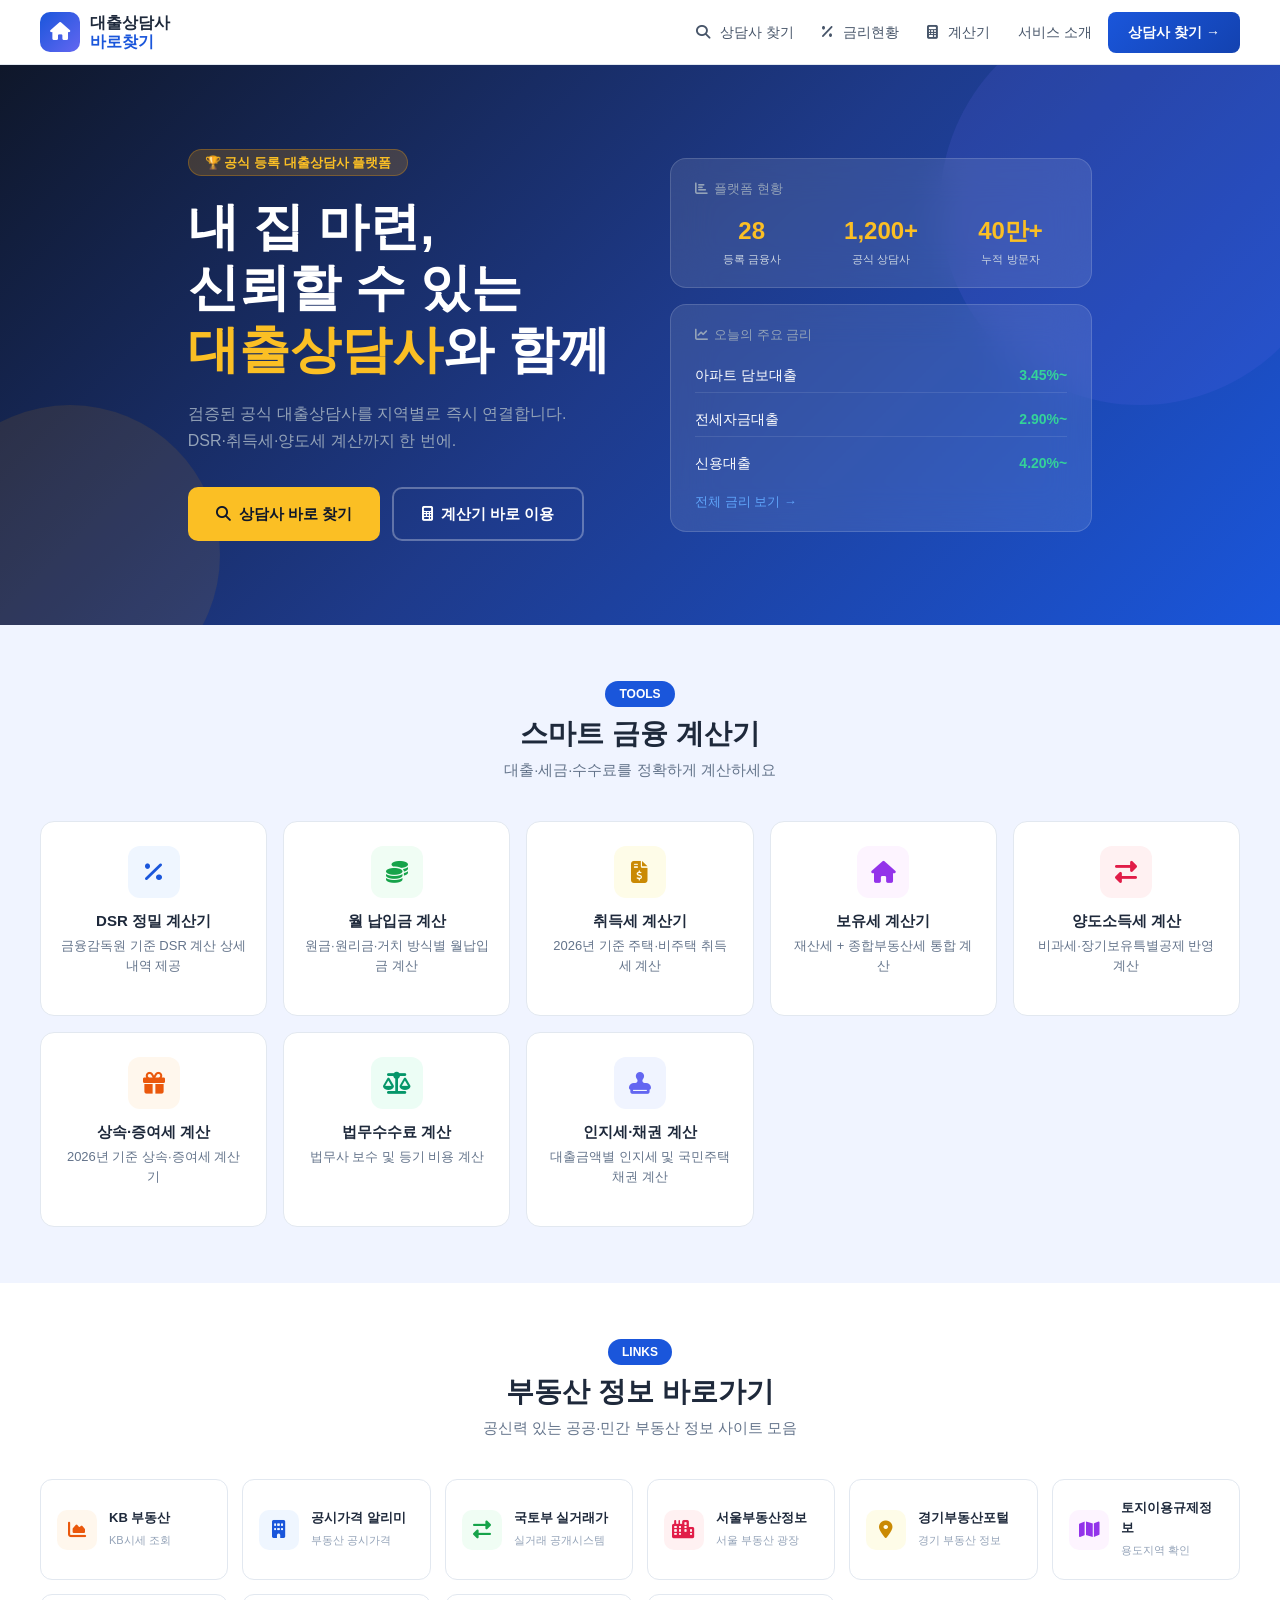
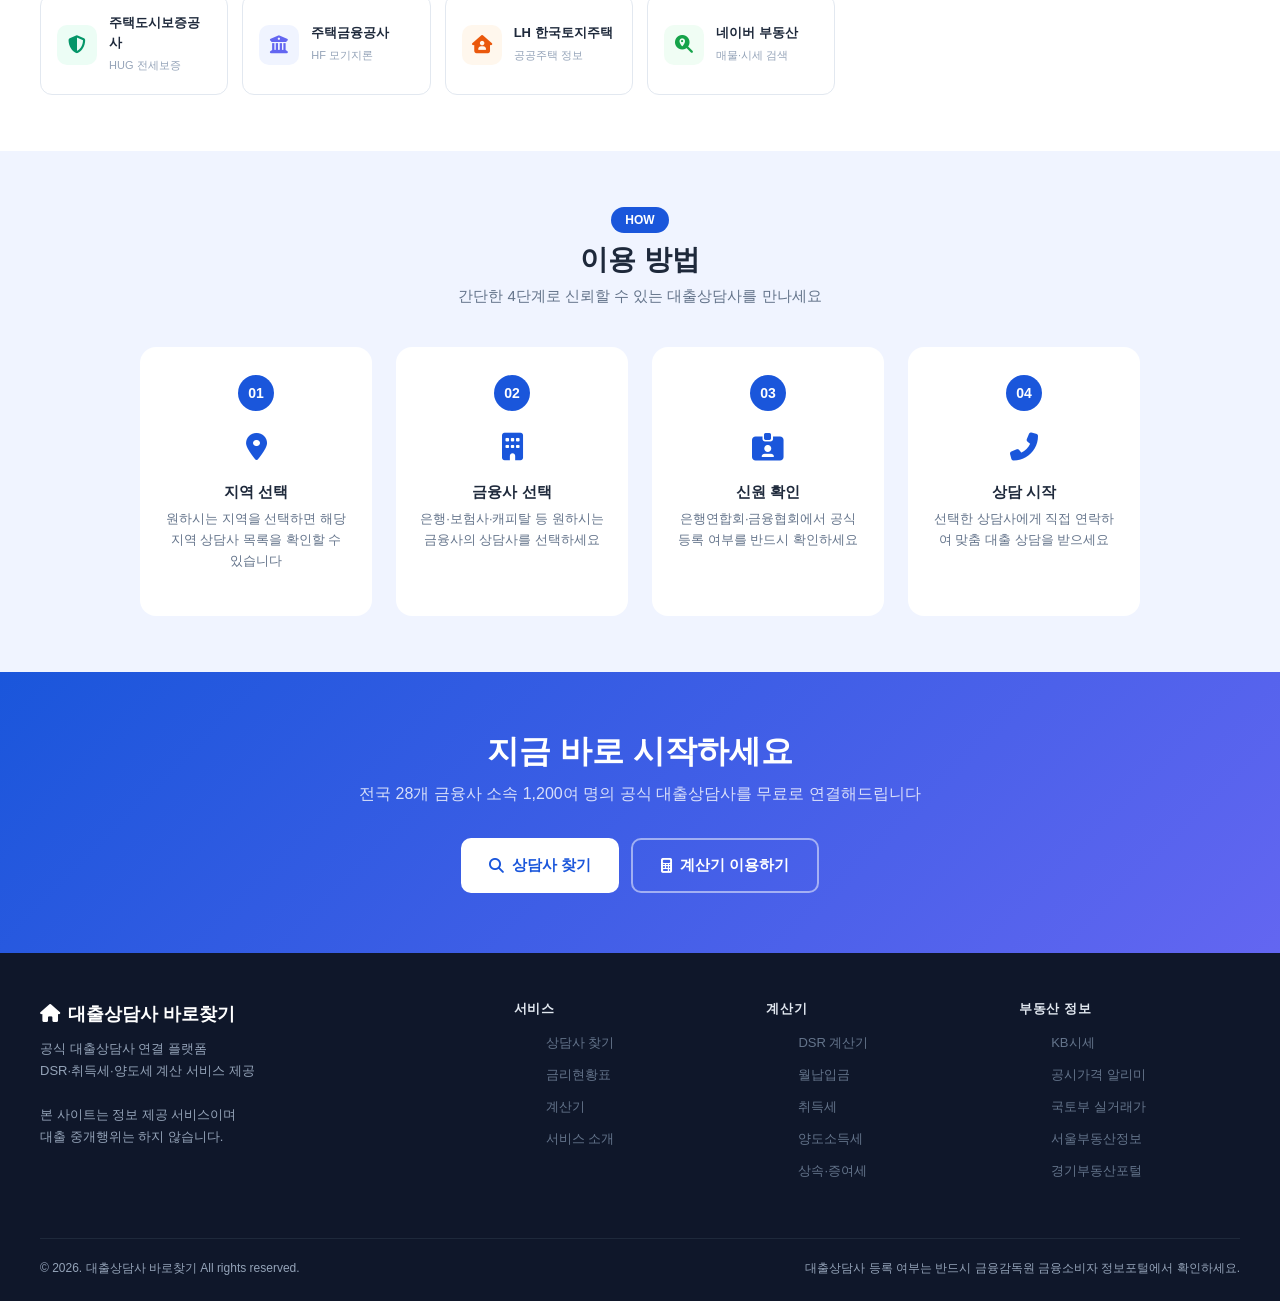
==== commit 451c2772: "Fix index.html nav CSS: match style.css padding/font-weight/gradient for consistency" ====
--- a/index.html
+++ b/index.html
@@ -19,10 +19,10 @@
 .nav-logo .logo-txt{font-size:16px;font-weight:700;color:var(--text);line-height:1.2}
 .nav-logo .logo-txt span{color:var(--primary)}
 .nav-menu{display:flex;align-items:center;gap:4px;list-style:none}
-.nav-menu a{text-decoration:none;color:#475569;font-size:14px;padding:8px 14px;border-radius:8px;transition:.2s}
-.nav-menu a:hover{background:var(--bg);color:var(--primary)}
-.nav-menu .btn-cta{background:var(--primary);color:#fff;padding:8px 20px;border-radius:8px;font-weight:600}
-.nav-menu .btn-cta:hover{background:var(--primary-dark);color:#fff}
+.nav-menu a{text-decoration:none;color:#475569;font-size:14px;font-weight:500;padding:8px 12px;border-radius:8px;transition:.2s}
+.nav-menu a:hover{background:#f0f4ff;color:#1a56db}
+.nav-menu .btn-cta{background:linear-gradient(135deg,#1a56db,#1342b0);color:#fff;padding:10px 20px;border-radius:8px;font-weight:700;display:flex;align-items:center}
+.nav-menu .btn-cta:hover{transform:translateY(-1px);box-shadow:0 4px 12px rgba(26,86,219,.35);background:linear-gradient(135deg,#1a56db,#1342b0);color:#fff}
 /* HERO */
 .hero{background:linear-gradient(135deg,#0f172a 0%,#1e3a8a 50%,#1a56db 100%);min-height:560px;display:flex;align-items:center;padding:80px 1rem;position:relative;overflow:hidden}
 .hero::before{content:'';position:absolute;top:-60px;right:-60px;width:400px;height:400px;background:rgba(99,102,241,.15);border-radius:50%}
--- a/style.css
+++ b/style.css
@@ -37,7 +37,7 @@
 .service-card{background:white;border:1px solid #eee;border-radius:16px;padding:28px;height:100%}.service-icon{font-size:2rem;color:var(--primary);margin-bottom:12px}.service-card h5{font-weight:700}
 .footer{background:var(--dark);color:#aaa}.footer h6{color:white;font-weight:700;margin-bottom:12px}.footer-logo{color:white;font-size:1.1rem}
 .footer-links{list-style:none;padding:0}.footer-links li a{color:#aaa;text-decoration:none;font-size:.88rem;line-height:2}.footer-links li a:hover{color:white}
-.find-hero{background:linear-gradient(135deg,var(--primary),var(--primary-dark));padding:50px 0;color:white}
+.find-hero{background:linear-gradient(135deg,#0f172a 0%,#1e3a8a 50%,#1a56db 100%);padding:50px 0;color:white}
 .search-box{background:white;border-radius:16px;padding:28px;box-shadow:0 10px 30px rgba(0,0,0,.15)}
 .region-grid{display:grid;grid-template-columns:repeat(4,1fr);gap:10px;margin-top:16px}
 .region-btn{padding:10px;text-align:center;border:1.5px solid #eee;border-radius:8px;cursor:pointer;font-size:.88rem;font-weight:600;background:white;transition:all .2s;color:#444}
@@ -54,13 +54,13 @@
 .btn-call:hover{background:#e05a2b;color:white}
 .business-card{background:linear-gradient(135deg,#1a1a2e,#16213e);color:white;border-radius:16px;padding:24px;position:relative;overflow:hidden}
 .business-card::before{content:'';position:absolute;top:-30px;right:-30px;width:120px;height:120px;background:rgba(26,108,246,.3);border-radius:50%}
-.rates-hero{background:linear-gradient(135deg,#1a1a2e,#16213e);padding:50px 0;color:white}
+.rates-hero{background:linear-gradient(135deg,#0f172a 0%,#1e3a8a 50%,#1a56db 100%);padding:50px 0;color:white}
 .rate-tabs{border-bottom:2px solid #eee}.rate-tab{padding:10px 20px;cursor:pointer;color:var(--gray);font-weight:600;border-bottom:2px solid transparent;margin-bottom:-2px}
 .rate-tab.active{color:var(--primary);border-bottom-color:var(--primary)}
 .rate-table{width:100%;border-collapse:collapse}.rate-table th{background:var(--primary);color:white;padding:12px;text-align:center;font-size:.9rem}
 .rate-table td{padding:12px 14px;border-bottom:1px solid #f0f0f0;font-size:.9rem}.rate-table tr:hover td{background:var(--primary-light)}
 .rate-badge-up{color:#e74c3c;font-weight:700}.rate-badge-down{color:#2ecc71;font-weight:700}
-.calc-hero{background:linear-gradient(135deg,#0f3460,#16213e);padding:50px 0;color:white}
+.calc-hero{background:linear-gradient(135deg,#0f172a 0%,#1e3a8a 50%,#1a56db 100%);padding:50px 0;color:white}
 .calc-tabs{display:flex;flex-wrap:wrap;gap:8px;margin-bottom:24px}
 .calc-tab-btn{padding:10px 18px;border:1.5px solid var(--primary);border-radius:8px;cursor:pointer;font-weight:600;background:white;color:var(--primary);transition:all .2s}
 .calc-tab-btn.active,.calc-tab-btn:hover{background:var(--primary);color:white}
@@ -73,8 +73,23 @@
 .dsr-loan-row{background:#f8f9fb;border-radius:12px;padding:16px;margin-bottom:12px;border:1px solid #eee}
 .dsr-result-bar{height:24px;border-radius:12px;background:#eee;overflow:hidden;margin:12px 0}
 .dsr-result-fill{height:100%;border-radius:12px;transition:width .8s ease;background:linear-gradient(90deg,#2ecc71,#f39c12,#e74c3c)}
-.about-hero{background:linear-gradient(135deg,var(--dark),#16213e);padding:60px 0;color:white}
+.about-hero{background:linear-gradient(135deg,#0f172a 0%,#1e3a8a 50%,#1a56db 100%);padding:50px 0;color:white}
 .about-card{background:white;border-radius:16px;padding:28px;border:1px solid #eee}.about-card h5{color:var(--primary);font-weight:700}
 .policy-box{background:#fffbf5;border:1px solid #ffe5cc;border-radius:12px;padding:20px}
+
+/* TOPNAV for sub-pages */
+.topnav{background:#fff;border-bottom:1px solid #e2e8f0;position:sticky;top:0;z-index:999;padding:0 1rem}
+.topnav .inner{max-width:1200px;margin:0 auto;display:flex;align-items:center;justify-content:space-between;height:64px}
+.nav-logo{display:flex;align-items:center;gap:10px;text-decoration:none}
+.nav-logo .logo-box{width:40px;height:40px;background:linear-gradient(135deg,#1a56db,#6366f1);border-radius:10px;display:flex;align-items:center;justify-content:center;color:#fff;font-size:18px}
+.nav-logo .logo-txt{font-size:16px;font-weight:700;color:#1e293b;line-height:1.2}
+.nav-logo .logo-txt span{color:#1a56db}
+.nav-menu{display:flex;align-items:center;gap:4px;list-style:none;margin:0;padding:0}
+.nav-menu a{text-decoration:none;color:#1e293b;font-size:14px;font-weight:500;padding:8px 12px;border-radius:8px;transition:.2s;display:flex;align-items:center;gap:6px}
+.nav-menu a:hover{background:#f0f4ff;color:#1a56db}
+.nav-menu a.active{color:#1a56db;font-weight:700;background:rgba(26,86,219,0.1);border-radius:8px}
+.nav-menu .btn-cta{background:linear-gradient(135deg,#1a56db,#1342b0);color:#fff;padding:10px 20px;border-radius:8px;font-weight:700;display:flex;align-items:center}
+.nav-menu .btn-cta:hover{transform:translateY(-1px);box-shadow:0 4px 12px rgba(26,86,219,.35);background:linear-gradient(135deg,#1a56db,#1342b0);color:#fff}
+.nav-menu .btn-cta.active{background:linear-gradient(135deg,#1342b0,#0f3399);box-shadow:0 0 0 3px rgba(26,86,219,0.3)}
 @media(max-width:768px){.hero-title{font-size:2rem}.region-grid{grid-template-columns:repeat(3,1fr)}.how-card{margin-bottom:16px}}
 @media(max-width:480px){.hero-title{font-size:1.7rem}.region-grid{grid-template-columns:repeat(2,1fr)}}
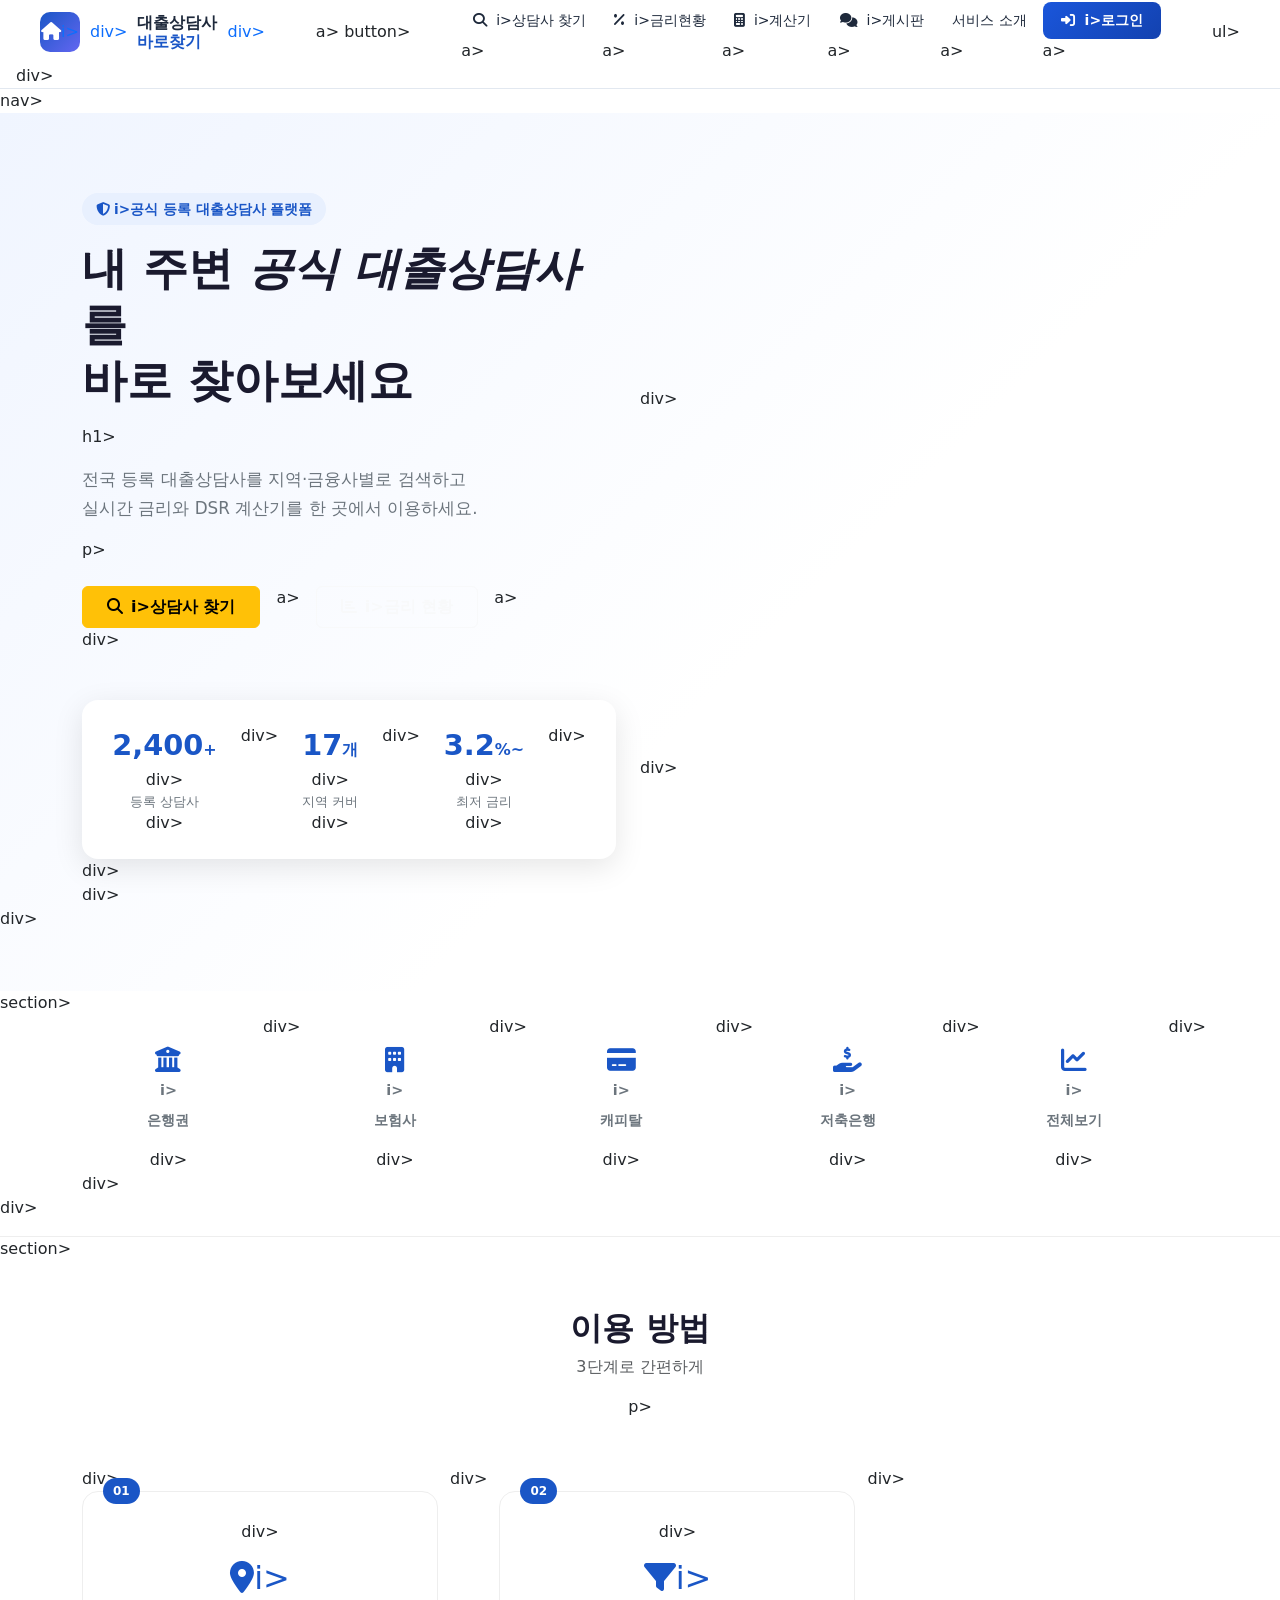
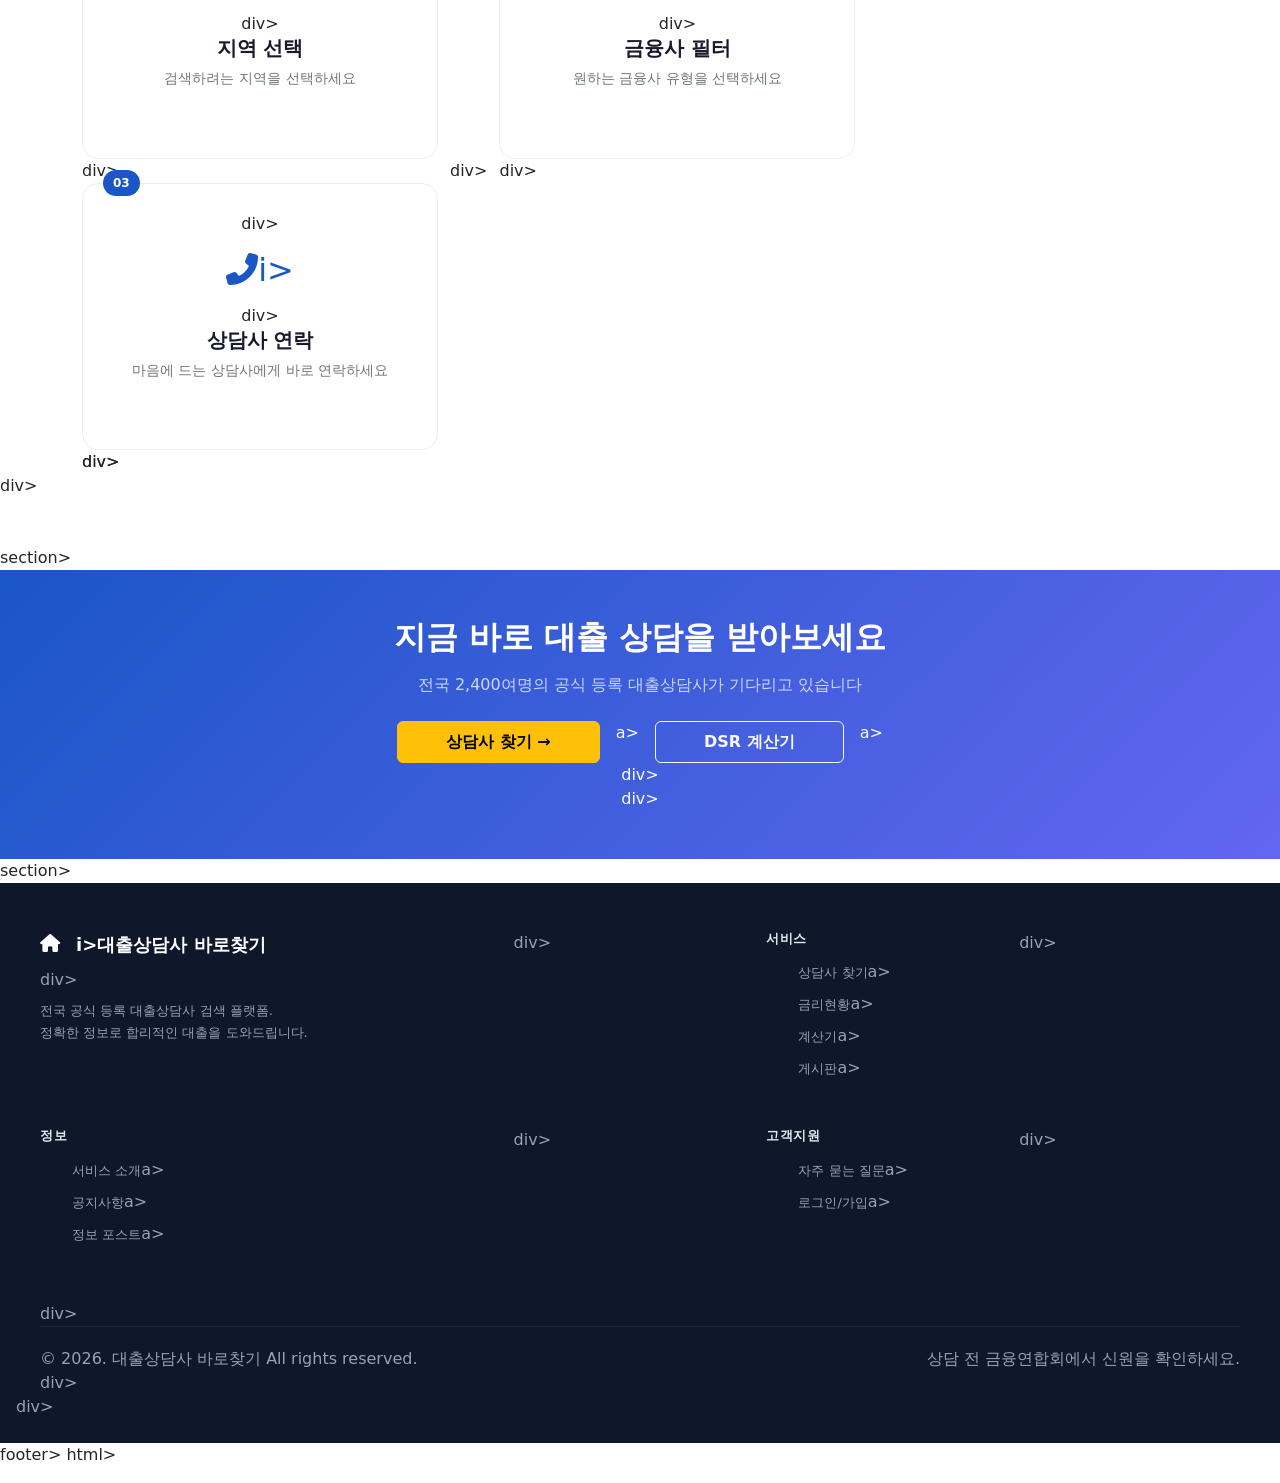
==== commit e8dea185: "Refactor index.html: unify nav (remove duplicate CTA, add board/login menu), remove inline CSS, clea" ====
--- a/index.html
+++ b/index.html
@@ -1,350 +1,125 @@
 <!DOCTYPE html>
 <html lang="ko">
-<head>
-<meta charset="UTF-8"/>
-<meta name="viewport" content="width=device-width,initial-scale=1.0"/>
-<title>대출상담사 바로찾기 - 내 주변 공식 대출상담사</title>
-<link rel="stylesheet" href="style.css"/>
-<link href="https://cdn.jsdelivr.net/npm/bootstrap@5.3.0/dist/css/bootstrap.min.css" rel="stylesheet"/>
-<link href="https://cdnjs.cloudflare.com/ajax/libs/font-awesome/6.4.0/css/all.min.css" rel="stylesheet"/>
-<style>
-:root{--primary:#1a56db;--primary-dark:#1342b0;--accent:#f59e0b;--bg:#f0f4ff;--text:#1e293b;--card:#fff;--border:#e2e8f0}
-*{box-sizing:border-box;margin:0;padding:0}
-body{font-family:'Noto Sans KR',sans-serif;background:#fff;color:var(--text)}
-/* NAV */
-.topnav{background:#fff;border-bottom:1px solid var(--border);position:sticky;top:0;z-index:999;padding:0 1rem}
-.topnav .inner{max-width:1200px;margin:0 auto;display:flex;align-items:center;justify-content:space-between;height:64px}
-.nav-logo{display:flex;align-items:center;gap:10px;text-decoration:none}
-.nav-logo .logo-box{width:40px;height:40px;background:linear-gradient(135deg,var(--primary),#6366f1);border-radius:10px;display:flex;align-items:center;justify-content:center;color:#fff;font-size:18px}
-.nav-logo .logo-txt{font-size:16px;font-weight:700;color:var(--text);line-height:1.2}
-.nav-logo .logo-txt span{color:var(--primary)}
-.nav-menu{display:flex;align-items:center;gap:4px;list-style:none}
-.nav-menu a{text-decoration:none;color:#475569;font-size:14px;font-weight:500;padding:8px 12px;border-radius:8px;transition:.2s}
-.nav-menu a:hover{background:#f0f4ff;color:#1a56db}
-.nav-menu .btn-cta{background:linear-gradient(135deg,#1a56db,#1342b0);color:#fff;padding:10px 20px;border-radius:8px;font-weight:700;display:flex;align-items:center}
-.nav-menu .btn-cta:hover{transform:translateY(-1px);box-shadow:0 4px 12px rgba(26,86,219,.35);background:linear-gradient(135deg,#1a56db,#1342b0);color:#fff}
-/* HERO */
-.hero{background:linear-gradient(135deg,#0f172a 0%,#1e3a8a 50%,#1a56db 100%);min-height:560px;display:flex;align-items:center;padding:80px 1rem;position:relative;overflow:hidden}
-.hero::before{content:'';position:absolute;top:-60px;right:-60px;width:400px;height:400px;background:rgba(99,102,241,.15);border-radius:50%}
-.hero::after{content:'';position:absolute;bottom:-80px;left:-80px;width:300px;height:300px;background:rgba(245,158,11,.1);border-radius:50%}
-.hero .inner{max-width:1200px;margin:0 auto;display:grid;grid-template-columns:1fr 1fr;gap:60px;align-items:center;position:relative;z-index:1}
-.hero-left .badge{display:inline-block;background:rgba(245,158,11,.2);color:#fbbf24;border:1px solid rgba(245,158,11,.3);padding:6px 16px;border-radius:99px;font-size:13px;font-weight:600;margin-bottom:20px}
-.hero-left h1{font-size:clamp(32px,4vw,52px);font-weight:800;color:#fff;line-height:1.2;margin-bottom:20px}
-.hero-left h1 em{font-style:normal;color:#fbbf24}
-.hero-left p{font-size:16px;color:#94a3b8;line-height:1.7;margin-bottom:32px}
-.hero-btns{display:flex;gap:12px;flex-wrap:wrap}
-.btn-hero-primary{background:#fbbf24;color:#0f172a;padding:14px 28px;border-radius:10px;font-weight:700;font-size:15px;text-decoration:none;display:inline-flex;align-items:center;gap:8px;transition:.2s}
-.btn-hero-primary:hover{background:#f59e0b;color:#0f172a}
-.btn-hero-outline{background:transparent;color:#fff;border:2px solid rgba(255,255,255,.3);padding:14px 28px;border-radius:10px;font-weight:600;font-size:15px;text-decoration:none;display:inline-flex;align-items:center;gap:8px;transition:.2s}
-.btn-hero-outline:hover{border-color:#fff;background:rgba(255,255,255,.1);color:#fff}
-.hero-right{display:flex;flex-direction:column;gap:16px}
-.hero-card{background:rgba(255,255,255,.1);backdrop-filter:blur(20px);border:1px solid rgba(255,255,255,.15);border-radius:16px;padding:20px 24px;color:#fff}
-.hero-card .card-title{font-size:13px;color:#94a3b8;margin-bottom:14px;display:flex;align-items:center;gap:6px}
-.stat-grid{display:grid;grid-template-columns:repeat(3,1fr);gap:16px}
-.stat-box{text-align:center}
-.stat-box .num{font-size:24px;font-weight:800;color:#fbbf24}
-.stat-box .lbl{font-size:11px;color:#cbd5e1;margin-top:2px}
-.rate-rows{display:flex;flex-direction:column;gap:10px}
-.rate-row{display:flex;justify-content:space-between;align-items:center;font-size:14px;padding:6px 0;border-bottom:1px solid rgba(255,255,255,.1)}
-.rate-row:last-child{border-bottom:none}
-.rate-val{color:#34d399;font-weight:700}
-/* QUICK TOOLS */
-.quick-tools{background:var(--bg);padding:56px 1rem}
-.section-label{text-align:center;margin-bottom:40px}
-.section-label .tag{display:inline-block;background:var(--primary);color:#fff;padding:4px 14px;border-radius:99px;font-size:12px;font-weight:700;margin-bottom:10px}
-.section-label h2{font-size:28px;font-weight:800;color:var(--text)}
-.section-label p{color:#64748b;margin-top:8px;font-size:15px}
-.tools-grid{max-width:1200px;margin:0 auto;display:grid;grid-template-columns:repeat(auto-fit,minmax(200px,1fr));gap:16px}
-.tool-card{background:#fff;border:1px solid var(--border);border-radius:14px;padding:24px 20px;text-align:center;text-decoration:none;color:var(--text);transition:.2s;display:block}
-.tool-card:hover{border-color:var(--primary);box-shadow:0 8px 24px rgba(26,86,219,.12);transform:translateY(-3px);color:var(--text)}
-.tool-card .tc-icon{width:52px;height:52px;border-radius:12px;display:flex;align-items:center;justify-content:center;margin:0 auto 14px;font-size:22px}
-.tool-card h5{font-size:15px;font-weight:700;margin-bottom:6px}
-.tool-card p{font-size:13px;color:#64748b;line-height:1.5}
-/* REAL ESTATE LINKS */
-.realestate-section{padding:56px 1rem;background:#fff}
-.re-grid{max-width:1200px;margin:0 auto;display:grid;grid-template-columns:repeat(auto-fill,minmax(180px,1fr));gap:14px}
-.re-card{border:1px solid var(--border);border-radius:12px;padding:18px 16px;text-decoration:none;color:var(--text);display:flex;align-items:center;gap:12px;transition:.2s}
-.re-card:hover{border-color:var(--primary);background:var(--bg);color:var(--text)}
-.re-card .re-icon{width:40px;height:40px;border-radius:10px;display:flex;align-items:center;justify-content:center;font-size:18px;flex-shrink:0}
-.re-card .re-txt strong{display:block;font-size:13px;font-weight:700}
-.re-card .re-txt span{font-size:11px;color:#94a3b8}
-/* HOW IT WORKS */
-.how-section{padding:56px 1rem;background:var(--bg)}
-.steps-grid{max-width:1000px;margin:0 auto;display:grid;grid-template-columns:repeat(auto-fit,minmax(200px,1fr));gap:24px}
-.step-card{background:#fff;border-radius:16px;padding:28px 24px;text-align:center;position:relative}
-.step-num{width:36px;height:36px;background:var(--primary);color:#fff;border-radius:50%;display:flex;align-items:center;justify-content:center;font-weight:800;font-size:14px;margin:0 auto 16px}
-.step-icon{font-size:28px;color:var(--primary);margin-bottom:14px}
-.step-card h5{font-size:15px;font-weight:700;margin-bottom:8px}
-.step-card p{font-size:13px;color:#64748b;line-height:1.6}
-/* CTA */
-.cta-band{background:linear-gradient(135deg,var(--primary),#6366f1);padding:60px 1rem;text-align:center}
-.cta-band h2{font-size:32px;font-weight:800;color:#fff;margin-bottom:12px}
-.cta-band p{color:rgba(255,255,255,.8);font-size:16px;margin-bottom:32px}
-.cta-band .btns{display:flex;justify-content:center;gap:12px;flex-wrap:wrap}
-.btn-cta-white{background:#fff;color:var(--primary);padding:14px 28px;border-radius:10px;font-weight:700;font-size:15px;text-decoration:none;display:inline-flex;align-items:center;gap:8px;transition:.2s}
-.btn-cta-white:hover{background:#f0f4ff;color:var(--primary)}
-.btn-cta-outline-white{border:2px solid rgba(255,255,255,.5);color:#fff;padding:14px 28px;border-radius:10px;font-weight:600;font-size:15px;text-decoration:none;display:inline-flex;align-items:center;gap:8px;transition:.2s}
-.btn-cta-outline-white:hover{border-color:#fff;background:rgba(255,255,255,.1);color:#fff}
-/* FOOTER */
-.site-footer{background:#0f172a;color:#94a3b8;padding:48px 1rem 24px}
-.footer-inner{max-width:1200px;margin:0 auto}
-.footer-grid{display:grid;grid-template-columns:2fr 1fr 1fr 1fr;gap:32px;margin-bottom:40px}
-.footer-brand .logo-txt{color:#fff;font-size:18px;font-weight:800;margin-bottom:10px;display:flex;align-items:center;gap:8px}
-.footer-brand p{font-size:13px;line-height:1.7}
-.footer-col h6{color:#e2e8f0;font-size:13px;font-weight:700;margin-bottom:14px;text-transform:uppercase;letter-spacing:.05em}
-.footer-col ul{list-style:none}
-.footer-col ul li{margin-bottom:8px}
-.footer-col ul li a{color:#64748b;text-decoration:none;font-size:13px;transition:.2s}
-.footer-col ul li a:hover{color:#e2e8f0}
-.footer-bottom{border-top:1px solid #1e293b;padding-top:20px;display:flex;justify-content:space-between;flex-wrap:wrap;gap:8px;font-size:12px}
-@media(max-width:768px){.hero .inner{grid-template-columns:1fr}.hero-right{display:none}.footer-grid{grid-template-columns:1fr 1fr}.topnav .inner{flex-wrap:wrap;height:auto;padding:12px 0}.nav-menu{display:none}}
-</style>
-</head>
+  <head>
+    <meta charset="UTF-8"/>
+    <meta name="viewport" content="width=device-width,initial-scale=1.0"/>
+    <title>대출상담사 바로찾기 - 내 주변 공식 대출상담사</title>
+  <link rel="stylesheet" href="style.css"/>
+  <link href="https://cdn.jsdelivr.net/npm/bootstrap@5.3.0/dist/css/bootstrap.min.css" rel="stylesheet"/>
+  <link href="https://cdnjs.cloudflare.com/ajax/libs/font-awesome/6.4.0/css/all.min.css" rel="stylesheet"/>
+  </head>
 <body>
 
-<!-- NAV -->
-<nav class="topnav">
-  <div class="inner">
-    <a class="nav-logo" href="index.html">
-      <div class="logo-box"><i class="fas fa-home"></i></div>
-      <div class="logo-txt">대출상담사<br/><span>바로찾기</span></div>
-    </a>
-    <ul class="nav-menu">
-      <li><a href="find.html"><i class="fas fa-search me-1"></i>상담사 찾기</a></li>
-      <li><a href="rates.html"><i class="fas fa-percent me-1"></i>금리현황</a></li>
-      <li><a href="calc.html"><i class="fas fa-calculator me-1"></i>계산기</a></li>
-      <li><a href="about.html">서비스 소개</a></li>
-      <li><a href="find.html" class="btn-cta">상담사 찾기 →</a></li>
-    </ul>
-  </div>
-</nav>
+  <!-- 공통 네브바 -->
+  <nav class="topnav">
+      <div class="inner">
+            <a class="nav-logo" href="index.html">
+                    <div class="logo-box"><i class="fas fa-home"></i>i></div>div>
+                    <div class="logo-txt">대출상담사<br/><span>바로찾기</span></div>div>
+            </a>a>
+          <button class="nav-toggle" id="navToggle" aria-label="메뉴 열기">
+                <span></span><span></span><span></span>
+          </button>button>
+          <ul class="nav-menu" id="navMenu">
+                <li><a href="find.html"><i class="fas fa-search me-1"></i>i>상담사 찾기</a>a></li>
+                <li><a href="rates.html"><i class="fas fa-percent me-1"></i>i>금리현황</a>a></li>
+                <li><a href="calc.html"><i class="fas fa-calculator me-1"></i>i>계산기</a>a></li>
+                <li><a href="board.html"><i class="fas fa-comments me-1"></i>i>게시판</a>a></li>
+                <li><a href="about.html">서비스 소개</a>a></li>
+                <li><a href="login.html" class="btn-cta"><i class="fas fa-sign-in-alt me-1"></i>i>로그인</a>a></li>
+          </ul>ul>
+      </div>div>
+  </nav>nav>
 
 <!-- HERO -->
-<section class="hero">
-  <div class="inner">
-    <div class="hero-left">
-      <div class="badge">🏆 공식 등록 대출상담사 플랫폼</div>
-      <h1>내 집 마련,<br/>신뢰할 수 있는<br/><em>대출상담사</em>와 함께</h1>
-      <p>검증된 공식 대출상담사를 지역별로 즉시 연결합니다.<br/>DSR·취득세·양도세 계산까지 한 번에.</p>
-      <div class="hero-btns">
-        <a href="find.html" class="btn-hero-primary"><i class="fas fa-search"></i>상담사 바로 찾기</a>
-        <a href="calc.html" class="btn-hero-outline"><i class="fas fa-calculator"></i>계산기 바로 이용</a>
-      </div>
-    </div>
-    <div class="hero-right">
-      <div class="hero-card">
-        <div class="card-title"><i class="fas fa-chart-bar"></i> 플랫폼 현황</div>
-        <div class="stat-grid">
-          <div class="stat-box"><div class="num">28</div><div class="lbl">등록 금융사</div></div>
-          <div class="stat-box"><div class="num">1,200+</div><div class="lbl">공식 상담사</div></div>
-          <div class="stat-box"><div class="num">40만+</div><div class="lbl">누적 방문자</div></div>
-        </div>
-      </div>
-      <div class="hero-card">
-        <div class="card-title"><i class="fas fa-chart-line"></i> 오늘의 주요 금리</div>
-        <div class="rate-rows">
-          <div class="rate-row"><span>아파트 담보대출</span><span class="rate-val">3.45%~</span></div>
-          <div class="rate-row"><span>전세자금대출</span><span class="rate-val">2.90%~</span></div>
-          <div class="rate-row"><span>신용대출</span><span class="rate-val">4.20%~</span></div>
-        </div>
-        <a href="rates.html" style="display:block;margin-top:12px;color:#60a5fa;font-size:13px;text-decoration:none;">전체 금리 보기 →</a>
-      </div>
-    </div>
-  </div>
-</section>
+<section class="hero-section">
+  <div class="container">
+      <div class="row align-items-center g-5">
+            <div class="col-lg-6 hero-left">
+                    <span class="hero-badge"><i class="fas fa-shield-alt me-1"></i>i>공식 등록 대출상담사 플랫폼</span>
+                    <h1 class="hero-title mt-3">내 주변 <em>공식 대출상담사</em>를<br/>바로 찾아보세요</h1>h1>
+                    <p class="hero-desc mt-3">전국 등록 대출상담사를 지역·금융사별로 검색하고<br/>실시간 금리와 DSR 계산기를 한 곳에서 이용하세요.</p>p>
+                    <div class="hero-btns mt-4 d-flex flex-wrap gap-3">
+                              <a href="find.html" class="btn btn-warning fw-bold px-4 py-2"><i class="fas fa-search me-2"></i>i>상담사 찾기</a>a>
+                              <a href="rates.html" class="btn btn-outline-light fw-bold px-4 py-2"><i class="fas fa-chart-bar me-2"></i>i>금리 현황</a>a>
+                    </div>div>
+            </div>div>
+            <div class="col-lg-6 hero-right">
+                    <div class="hero-stat-card">
+                              <div class="stat-item"><div class="stat-num">2,400<span>+</span></div>div><div class="stat-label">등록 상담사</div>div></div>div>
+                              <div class="stat-item"><div class="stat-num">17<span>개</span></div>div><div class="stat-label">지역 커버</div>div></div>div>
+                              <div class="stat-item"><div class="stat-num">3.2<span>%~</span></div>div><div class="stat-label">최저 금리</div>div></div>div>
+                    </div>div>
+            </div>div>
+      </div>div>
+  </div>div>
+</section>section>
 
-<!-- QUICK TOOLS -->
-<section class="quick-tools">
-  <div class="section-label">
-    <div class="tag">TOOLS</div>
-    <h2>스마트 금융 계산기</h2>
-    <p>대출·세금·수수료를 정확하게 계산하세요</p>
-  </div>
-  <div class="tools-grid">
-    <a href="calc.html#dsr" class="tool-card">
-      <div class="tc-icon" style="background:#eff6ff;color:#1a56db"><i class="fas fa-percentage"></i></div>
-      <h5>DSR 정밀 계산기</h5>
-      <p>금융감독원 기준 DSR 계산 상세 내역 제공</p>
-    </a>
-    <a href="calc.html#monthly" class="tool-card">
-      <div class="tc-icon" style="background:#f0fdf4;color:#16a34a"><i class="fas fa-coins"></i></div>
-      <h5>월 납입금 계산</h5>
-      <p>원금·원리금·거치 방식별 월납입금 계산</p>
-    </a>
-    <a href="calc.html#acquitax" class="tool-card">
-      <div class="tc-icon" style="background:#fefce8;color:#ca8a04"><i class="fas fa-file-invoice-dollar"></i></div>
-      <h5>취득세 계산기</h5>
-      <p>2026년 기준 주택·비주택 취득세 계산</p>
-    </a>
-    <a href="calc.html#holdtax" class="tool-card">
-      <div class="tc-icon" style="background:#fdf4ff;color:#9333ea"><i class="fas fa-home"></i></div>
-      <h5>보유세 계산기</h5>
-      <p>재산세 + 종합부동산세 통합 계산</p>
-    </a>
-    <a href="calc.html#transfertax" class="tool-card">
-      <div class="tc-icon" style="background:#fff1f2;color:#e11d48"><i class="fas fa-exchange-alt"></i></div>
-      <h5>양도소득세 계산</h5>
-      <p>비과세·장기보유특별공제 반영 계산</p>
-    </a>
-    <a href="calc.html#gifttax" class="tool-card">
-      <div class="tc-icon" style="background:#fff7ed;color:#ea580c"><i class="fas fa-gift"></i></div>
-      <h5>상속·증여세 계산</h5>
-      <p>2026년 기준 상속·증여세 계산기</p>
-    </a>
-    <a href="calc.html#legaltax" class="tool-card">
-      <div class="tc-icon" style="background:#ecfdf5;color:#059669"><i class="fas fa-balance-scale"></i></div>
-      <h5>법무수수료 계산</h5>
-      <p>법무사 보수 및 등기 비용 계산</p>
-    </a>
-    <a href="calc.html#stamp" class="tool-card">
-      <div class="tc-icon" style="background:#f0f4ff;color:#6366f1"><i class="fas fa-stamp"></i></div>
-      <h5>인지세·채권 계산</h5>
-      <p>대출금액별 인지세 및 국민주택채권 계산</p>
-    </a>
-  </div>
-</section>
+<!-- 금융사 유형 -->
+<section class="fin-type-section py-3">
+  <div class="container">
+      <div class="row text-center g-3">
+            <div class="col"><div class="fin-type-item"><i class="fas fa-university"></i>i><span>은행권</span></div>div></div>div>
+            <div class="col"><div class="fin-type-item"><i class="fas fa-building"></i>i><span>보험사</span></div>div></div>div>
+            <div class="col"><div class="fin-type-item"><i class="fas fa-credit-card"></i>i><span>캐피탈</span></div>div></div>div>
+            <div class="col"><div class="fin-type-item"><i class="fas fa-hand-holding-usd"></i>i><span>저축은행</span></div>div></div>div>
+            <div class="col"><div class="fin-type-item"><i class="fas fa-chart-line"></i>i><span>전체보기</span></div>div></div>div>
+      </div>div>
+  </div>div>
+</section>section>
 
-<!-- REAL ESTATE LINKS -->
-<section class="realestate-section">
-  <div class="section-label">
-    <div class="tag">LINKS</div>
-    <h2>부동산 정보 바로가기</h2>
-    <p>공신력 있는 공공·민간 부동산 정보 사이트 모음</p>
-  </div>
-  <div class="re-grid">
-    <a href="https://www.kbland.kr" target="_blank" rel="noopener" class="re-card">
-      <div class="re-icon" style="background:#fff7ed;color:#ea580c"><i class="fas fa-chart-area"></i></div>
-      <div class="re-txt"><strong>KB 부동산</strong><span>KB시세 조회</span></div>
-    </a>
-    <a href="https://www.realtyprice.kr" target="_blank" rel="noopener" class="re-card">
-      <div class="re-icon" style="background:#eff6ff;color:#1a56db"><i class="fas fa-building"></i></div>
-      <div class="re-txt"><strong>공시가격 알리미</strong><span>부동산 공시가격</span></div>
-    </a>
-    <a href="https://rt.molit.go.kr" target="_blank" rel="noopener" class="re-card">
-      <div class="re-icon" style="background:#f0fdf4;color:#16a34a"><i class="fas fa-exchange-alt"></i></div>
-      <div class="re-txt"><strong>국토부 실거래가</strong><span>실거래 공개시스템</span></div>
-    </a>
-    <a href="https://land.seoul.go.kr" target="_blank" rel="noopener" class="re-card">
-      <div class="re-icon" style="background:#fff1f2;color:#e11d48"><i class="fas fa-city"></i></div>
-      <div class="re-txt"><strong>서울부동산정보</strong><span>서울 부동산 광장</span></div>
-    </a>
-    <a href="https://gris.gg.go.kr" target="_blank" rel="noopener" class="re-card">
-      <div class="re-icon" style="background:#fefce8;color:#ca8a04"><i class="fas fa-map-marker-alt"></i></div>
-      <div class="re-txt"><strong>경기부동산포털</strong><span>경기 부동산 정보</span></div>
-    </a>
-    <a href="https://www.eum.go.kr" target="_blank" rel="noopener" class="re-card">
-      <div class="re-icon" style="background:#fdf4ff;color:#9333ea"><i class="fas fa-map"></i></div>
-      <div class="re-txt"><strong>토지이용규제정보</strong><span>용도지역 확인</span></div>
-    </a>
-    <a href="https://www.khug.or.kr" target="_blank" rel="noopener" class="re-card">
-      <div class="re-icon" style="background:#ecfdf5;color:#059669"><i class="fas fa-shield-alt"></i></div>
-      <div class="re-txt"><strong>주택도시보증공사</strong><span>HUG 전세보증</span></div>
-    </a>
-    <a href="https://www.hf.go.kr" target="_blank" rel="noopener" class="re-card">
-      <div class="re-icon" style="background:#f0f4ff;color:#6366f1"><i class="fas fa-university"></i></div>
-      <div class="re-txt"><strong>주택금융공사</strong><span>HF 모기지론</span></div>
-    </a>
-    <a href="https://www.lh.or.kr" target="_blank" rel="noopener" class="re-card">
-      <div class="re-icon" style="background:#fff7ed;color:#ea580c"><i class="fas fa-house-user"></i></div>
-      <div class="re-txt"><strong>LH 한국토지주택</strong><span>공공주택 정보</span></div>
-    </a>
-    <a href="https://www.naver.com/real-estate" target="_blank" rel="noopener" class="re-card">
-      <div class="re-icon" style="background:#f0fdf4;color:#16a34a"><i class="fas fa-search-location"></i></div>
-      <div class="re-txt"><strong>네이버 부동산</strong><span>매물·시세 검색</span></div>
-    </a>
-  </div>
-</section>
+<!-- 이용 방법 -->
+<section class="how-section py-5">
+  <div class="container">
+      <div class="section-title text-center mb-5"><h2>이용 방법</h2><p class="text-muted">3단계로 간편하게</p>p></div>div>
+      <div class="row g-4">
+            <div class="col-md-4"><div class="how-card"><div class="how-num">01</div>div><div class="how-icon"><i class="fas fa-map-marker-alt"></i>i></div>div><h5>지역 선택</h5><p>검색하려는 지역을 선택하세요</p></div>div></div>div>
+            <div class="col-md-4"><div class="how-card"><div class="how-num">02</div>div><div class="how-icon"><i class="fas fa-filter"></i>i></div>div><h5>금융사 필터</h5><p>원하는 금융사 유형을 선택하세요</p></div>div></div>div>
+            <div class="col-md-4"><div class="how-card"><div class="how-num">03</div>div><div class="how-icon"><i class="fas fa-phone-alt"></i>i></div>div><h5>상담사 연락</h5><p>마음에 드는 상담사에게 바로 연락하세요</p></div>div></div>div>
+      </div>div>
+  </div>div>
+</section>section>
 
-<!-- HOW IT WORKS -->
-<section class="how-section">
-  <div class="section-label">
-    <div class="tag">HOW</div>
-    <h2>이용 방법</h2>
-    <p>간단한 4단계로 신뢰할 수 있는 대출상담사를 만나세요</p>
-  </div>
-  <div class="steps-grid">
-    <div class="step-card">
-      <div class="step-num">01</div>
-      <div class="step-icon"><i class="fas fa-map-marker-alt"></i></div>
-      <h5>지역 선택</h5>
-      <p>원하시는 지역을 선택하면 해당 지역 상담사 목록을 확인할 수 있습니다</p>
-    </div>
-    <div class="step-card">
-      <div class="step-num">02</div>
-      <div class="step-icon"><i class="fas fa-building"></i></div>
-      <h5>금융사 선택</h5>
-      <p>은행·보험사·캐피탈 등 원하시는 금융사의 상담사를 선택하세요</p>
-    </div>
-    <div class="step-card">
-      <div class="step-num">03</div>
-      <div class="step-icon"><i class="fas fa-id-card-alt"></i></div>
-      <h5>신원 확인</h5>
-      <p>은행연합회·금융협회에서 공식 등록 여부를 반드시 확인하세요</p>
-    </div>
-    <div class="step-card">
-      <div class="step-num">04</div>
-      <div class="step-icon"><i class="fas fa-phone-alt"></i></div>
-      <h5>상담 시작</h5>
-      <p>선택한 상담사에게 직접 연락하여 맞춤 대출 상담을 받으세요</p>
-    </div>
-  </div>
-</section>
+<!-- CTA 배너 -->
+<section class="cta-band py-5 text-center text-white" style="background:linear-gradient(135deg,var(--primary),#6366f1)">
+  <div class="container">
+      <h2 class="fw-bold mb-3">지금 바로 대출 상담을 받아보세요</h2>
+      <p class="mb-4 opacity-75">전국 2,400여명의 공식 등록 대출상담사가 기다리고 있습니다</p>
+      <div class="d-flex justify-content-center gap-3 flex-wrap">
+            <a href="find.html" class="btn btn-warning fw-bold px-5 py-2">상담사 찾기 →</a>a>
+            <a href="calc.html" class="btn btn-outline-light fw-bold px-5 py-2">DSR 계산기</a>a>
+      </div>div>
+  </div>div>
+</section>section>
 
-<!-- CTA -->
-<section class="cta-band">
-  <h2>지금 바로 시작하세요</h2>
-  <p>전국 28개 금융사 소속 1,200여 명의 공식 대출상담사를 무료로 연결해드립니다</p>
-  <div class="btns">
-    <a href="find.html" class="btn-cta-white"><i class="fas fa-search"></i>상담사 찾기</a>
-    <a href="calc.html" class="btn-cta-outline-white"><i class="fas fa-calculator"></i>계산기 이용하기</a>
-  </div>
-</section>
-
-<!-- FOOTER -->
+<!-- 푸터 -->
 <footer class="site-footer">
   <div class="footer-inner">
-    <div class="footer-grid">
-      <div class="footer-brand">
-        <div class="logo-txt"><i class="fas fa-home"></i>대출상담사 바로찾기</div>
-        <p>공식 대출상담사 연결 플랫폼<br/>DSR·취득세·양도세 계산 서비스 제공<br/><br/>본 사이트는 정보 제공 서비스이며<br/>대출 중개행위는 하지 않습니다.</p>
-      </div>
-      <div class="footer-col">
-        <h6>서비스</h6>
-        <ul>
-          <li><a href="find.html">상담사 찾기</a></li>
-          <li><a href="rates.html">금리현황표</a></li>
-          <li><a href="calc.html">계산기</a></li>
-          <li><a href="about.html">서비스 소개</a></li>
-        </ul>
-      </div>
-      <div class="footer-col">
-        <h6>계산기</h6>
-        <ul>
-          <li><a href="calc.html#dsr">DSR 계산기</a></li>
-          <li><a href="calc.html#monthly">월납입금</a></li>
-          <li><a href="calc.html#acquitax">취득세</a></li>
-          <li><a href="calc.html#transfertax">양도소득세</a></li>
-          <li><a href="calc.html#gifttax">상속·증여세</a></li>
-        </ul>
-      </div>
-      <div class="footer-col">
-        <h6>부동산 정보</h6>
-        <ul>
-          <li><a href="https://www.kbland.kr" target="_blank">KB시세</a></li>
-          <li><a href="https://www.realtyprice.kr" target="_blank">공시가격 알리미</a></li>
-          <li><a href="https://rt.molit.go.kr" target="_blank">국토부 실거래가</a></li>
-          <li><a href="https://land.seoul.go.kr" target="_blank">서울부동산정보</a></li>
-          <li><a href="https://gris.gg.go.kr" target="_blank">경기부동산포털</a></li>
-        </ul>
-      </div>
-    </div>
-    <div class="footer-bottom">
-      <span>© 2026. 대출상담사 바로찾기 All rights reserved.</span>
-      <span>대출상담사 등록 여부는 반드시 금융감독원 금융소비자 정보포털에서 확인하세요.</span>
-    </div>
-  </div>
-</footer>
+      <div class="footer-grid">
+            <div class="footer-brand">
+                    <div class="logo-txt"><i class="fas fa-home me-2"></i>i>대출상담사 바로찾기</div>div>
+                    <p class="mt-2">전국 공식 등록 대출상담사 검색 플랫폼.<br/>정확한 정보로 합리적인 대출을 도와드립니다.</p>
+            </div>div>
+            <div class="footer-col"><h6>서비스</h6><ul><li><a href="find.html">상담사 찾기</a>a></li><li><a href="rates.html">금리현황</a>a></li><li><a href="calc.html">계산기</a>a></li><li><a href="board.html">게시판</a>a></li></ul></div>div>
+            <div class="footer-col"><h6>정보</h6><ul><li><a href="about.html">서비스 소개</a>a></li><li><a href="board.html?cat=notice">공지사항</a>a></li><li><a href="board.html?cat=info">정보 포스트</a>a></li></ul></div>div>
+            <div class="footer-col"><h6>고객지원</h6><ul><li><a href="about.html#faq">자주 묻는 질문</a>a></li><li><a href="login.html">로그인/가입</a>a></li></ul></div>div>
+      </div>div>
+      <div class="footer-bottom">
+            <span>© 2026. 대출상담사 바로찾기 All rights reserved.</span>
+            <span>상담 전 금융연합회에서 신원을 확인하세요.</span>
+      </div>div>
+  </div>div>
+</footer>footer>
 
 <script src="https://cdn.jsdelivr.net/npm/bootstrap@5.3.0/dist/js/bootstrap.bundle.min.js"></script>
+<script>
+  // 모바일 햄버거 메뉴
+  document.getElementById('navToggle').addEventListener('click',function(){
+      document.getElementById('navMenu').classList.toggle('open');
+  });
+</script>
 </body>
-</html>
+</html>html>
+</script></li></li></ul></p></p></h5></h2></em></li></li></span></span>
+</body></title>
+  </head>
--- a/style.css
+++ b/style.css
@@ -1,24 +1,62 @@
-:root{--primary:#1a6cf6;--primary-dark:#1255d4;--primary-light:#e8f0fe;--accent:#ff6b35;--dark:#1a1a2e;--gray:#6c757d}
-*{box-sizing:border-box}body{font-family:'Noto Sans KR',sans-serif;color:#333}
-.logo-icon{width:40px;height:40px;background:linear-gradient(135deg,var(--primary),var(--accent));border-radius:10px;display:flex;align-items:center;justify-content:center;color:white;font-size:1.2rem}
+/* =====================================================
+   대출상담사 바로찾기 - 공통 스타일시트 (style.css)
+   ===================================================== */
+
+/* ── 1. CSS 변수 & 기본 리셋 ── */
+:root {
+    --primary:#1a56c6;--primary-dark:#1255d4;--primary-light:#e8f0fe;
+    --accent:#ff6b35;--dark:#1a1a2e;--gray:#6c757d;
+    --bg:#f0f4ff;--text:#1e293b;--border:#e2e8f0;--card:#fff;
+    --ok:#16a34a;--warn:#d97706;--err:#dc2626;
+}
+*{box-sizing:border-box}
+body{font-family:'Noto Sans KR',sans-serif;color:#333}
+
+/* ── 2. 공통 네브바 (모든 페이지 공통) ── */
+.topnav{background:#fff;border-bottom:1px solid #e2e8f0;position:sticky;top:0;z-index:999;padding:0 1rem}
+.topnav .inner{max-width:1200px;margin:0 auto;display:flex;align-items:center;justify-content:space-between;height:64px}
+.nav-logo{display:flex;align-items:center;gap:10px;text-decoration:none}
+.nav-logo .logo-box{width:40px;height:40px;background:linear-gradient(135deg,var(--primary),#6366f1);border-radius:10px;display:flex;align-items:center;justify-content:center}
+.nav-logo .logo-box i{color:#fff;font-size:18px}
+.nav-logo .logo-txt{font-size:16px;font-weight:700;color:var(--text);line-height:1.2}
+.nav-logo .logo-txt span{color:var(--primary)}
+.nav-menu{display:flex;align-items:center;gap:4px;list-style:none;margin:0;padding:0}
+.nav-menu a{text-decoration:none;color:#1e293b;font-size:14px;font-weight:500;padding:8px 12px;border-radius:8px;transition:.2s;display:flex;align-items:center;gap:5px}
+.nav-menu a:hover{background:#f0f4ff;color:#1a56db}
+.nav-menu a.active{color:#1a56db;font-weight:700;background:rgba(26,86,219,.1);border-radius:8px}
+.nav-menu .btn-cta{background:linear-gradient(135deg,#1a56db,#1342b0);color:#fff;padding:8px 18px;border-radius:8px;font-weight:600;display:flex;align-items:center;gap:6px}
+.nav-menu .btn-cta:hover{transform:translateY(-1px);box-shadow:0 4px 12px rgba(26,86,219,.35);background:linear-gradient(135deg,#1a56db,#1342b0);color:#fff}
+.nav-menu .btn-cta.active{background:linear-gradient(135deg,#1342b0,#0f3399);box-shadow:0 0 3px rgba(26,86,219,.3)}
+/* 모바일 햄버거 */
+.nav-toggle{display:none;background:none;border:none;cursor:pointer;padding:8px}
+.nav-toggle span{display:block;width:22px;height:2px;background:var(--text);margin:5px 0;transition:.3s;border-radius:2px}
+@media(max-width:768px){
+    .nav-menu{display:none;flex-direction:column;position:absolute;top:64px;left:0;right:0;background:#fff;border-bottom:1px solid #e2e8f0;padding:12px;gap:4px;z-index:998}
+    .nav-menu.open{display:flex}
+    .nav-toggle{display:block}
+}
+
+/* ── 3. 공통 버튼 ── */
+.logo-icon{width:40px;height:40px;background:linear-gradient(135deg,var(--primary),var(--accent));border-radius:10px;display:flex;align-items:center;justify-content:center}
 .logo-text{font-size:.85rem;line-height:1.3;color:var(--dark)}.logo-text strong{color:var(--primary);font-size:1rem}
 .navbar{padding:12px 0}.nav-link{color:#444!important;font-weight:500;transition:color .2s}.nav-link:hover{color:var(--primary)!important}
-.btn-primary-custom{background:linear-gradient(135deg,var(--primary),var(--primary-dark));color:white;border:none;border-radius:8px;padding:10px 22px;font-weight:600;transition:all .3s;text-decoration:none;display:inline-block}
+.btn-primary-custom{background:linear-gradient(135deg,var(--primary),var(--primary-dark));color:white;border:none;border-radius:8px;padding:10px 22px;font-weight:600}
 .btn-primary-custom:hover{transform:translateY(-2px);box-shadow:0 6px 20px rgba(26,108,246,.35);color:white}
-.btn-outline-custom{border:2px solid var(--primary);color:var(--primary);border-radius:8px;padding:10px 22px;font-weight:600;transition:all .3s;text-decoration:none;display:inline-block}
+.btn-outline-custom{border:2px solid var(--primary);color:var(--primary);border-radius:8px;padding:10px 22px;font-weight:600;transition:all .3s;text-decoration:none}
 .btn-outline-custom:hover{background:var(--primary);color:white}
-.btn-outline-primary-custom{border:1.5px solid var(--primary);color:var(--primary);border-radius:6px;padding:6px 14px;font-weight:500;text-decoration:none;display:inline-block;transition:all .2s}
+.btn-outline-primary-custom{border:1.5px solid var(--primary);color:var(--primary);border-radius:6px;padding:6px 14px;font-weight:500;text-decoration:none;display:inline-flex;align-items:center}
 .btn-outline-primary-custom:hover{background:var(--primary);color:white}
+
+/* ── 4. index.html ── */
 .hero-section{background:linear-gradient(135deg,#f0f5ff 0%,#fff 60%);padding:80px 0 60px}
 .hero-badge{display:inline-block;background:var(--primary-light);color:var(--primary);padding:6px 14px;border-radius:20px;font-size:.85rem;font-weight:600}
 .hero-title{font-size:2.8rem;font-weight:800;line-height:1.25;color:var(--dark);margin:16px 0}.hero-title .highlight{color:var(--primary)}
 .hero-desc{color:var(--gray);font-size:1.05rem;line-height:1.7}
-.hero-card-wrap{padding:20px}.hero-stat-card{background:white;border-radius:16px;padding:24px;box-shadow:0 8px 30px rgba(0,0,0,.1);display:flex;gap:24px;justify-content:space-around}
+.hero-card-wrap{padding:20px}.hero-stat-card{background:white;border-radius:16px;padding:24px;box-shadow:0 8px 30px rgba(0,0,0,.1);display:flex;gap:24px;justify-content:center;flex-wrap:wrap}
 .stat-item{text-align:center}.stat-num{font-size:1.8rem;font-weight:800;color:var(--primary)}.stat-num span{font-size:1rem}.stat-label{font-size:.8rem;color:var(--gray)}
-.hero-rate-card{background:white;border-radius:16px;padding:20px;box-shadow:0 8px 30px rgba(0,0,0,.1)}
 .rate-header{font-weight:700;color:var(--dark);margin-bottom:12px;font-size:.95rem}
 .rate-row{display:flex;justify-content:space-between;padding:8px 0;border-bottom:1px solid #f0f0f0;font-size:.9rem}
-.rate-val{color:var(--accent);font-weight:700}.rate-more{display:block;text-align:right;color:var(--primary);font-size:.85rem;margin-top:10px;text-decoration:none;font-weight:600}
+.rate-val{color:var(--accent);font-weight:700}.rate-more{display:block;text-align:right;color:var(--primary);font-size:.85rem;margin-top:10px;text-decoration:none}
 .fin-type-section{background:white;border-bottom:1px solid #eee}
 .fin-type-item{display:flex;flex-direction:column;align-items:center;gap:8px;padding:16px;color:var(--gray);font-size:.9rem;font-weight:600}
 .fin-type-item i{font-size:1.6rem;color:var(--primary)}.fin-type-item:hover{color:var(--primary);cursor:pointer}
@@ -27,20 +65,22 @@
 .how-card:hover{box-shadow:0 10px 30px rgba(26,108,246,.15);transform:translateY(-4px);border-color:var(--primary)}
 .how-num{position:absolute;top:-14px;left:20px;background:var(--primary);color:white;font-size:.75rem;font-weight:800;padding:4px 10px;border-radius:20px}
 .how-icon{font-size:2rem;color:var(--primary);margin:10px 0}.how-card h5{font-weight:700;color:var(--dark)}.how-card p{color:var(--gray);font-size:.9rem}
-.feature-section{}.feature-badge{display:inline-block;background:var(--accent);color:white;padding:4px 12px;border-radius:20px;font-size:.78rem;font-weight:700;margin-bottom:10px}
+.feature-section{}.feature-badge{display:inline-block;background:var(--accent);color:white;padding:4px 12px;border-radius:20px;font-size:.78rem;font-weight:700}
 .feature-title{font-size:1.6rem;font-weight:800;color:var(--dark);margin-bottom:12px}
 .feature-list{list-style:none;padding:0}.feature-list li{padding:6px 0;color:var(--gray)}.feature-list li i{color:var(--primary);margin-right:8px}
 .feature-img-box{background:var(--primary-light);border-radius:20px;padding:50px}.text-primary-custom{color:var(--primary)!important}
 .stats-section{background:linear-gradient(135deg,var(--primary),var(--primary-dark))}.stats-item{color:white}
 .stats-icon{font-size:2rem;margin-bottom:10px;opacity:.85}.stats-num{font-size:2rem;font-weight:900}.stats-label{font-size:.9rem;opacity:.85}
 .cta-section{background:#f8f9fb}
-.service-card{background:white;border:1px solid #eee;border-radius:16px;padding:28px;height:100%}.service-icon{font-size:2rem;color:var(--primary);margin-bottom:12px}.service-card h5{font-weight:700}
+.service-card{background:white;border:1px solid #eee;border-radius:16px;padding:28px;height:100%}.service-icon{font-size:2rem;color:var(--primary);margin-bottom:12px}
 .footer{background:var(--dark);color:#aaa}.footer h6{color:white;font-weight:700;margin-bottom:12px}.footer-logo{color:white;font-size:1.1rem}
 .footer-links{list-style:none;padding:0}.footer-links li a{color:#aaa;text-decoration:none;font-size:.88rem;line-height:2}.footer-links li a:hover{color:white}
+
+/* ── 5. find.html ── */
 .find-hero{background:linear-gradient(135deg,#0f172a 0%,#1e3a8a 50%,#1a56db 100%);padding:50px 0;color:white}
 .search-box{background:white;border-radius:16px;padding:28px;box-shadow:0 10px 30px rgba(0,0,0,.15)}
 .region-grid{display:grid;grid-template-columns:repeat(4,1fr);gap:10px;margin-top:16px}
-.region-btn{padding:10px;text-align:center;border:1.5px solid #eee;border-radius:8px;cursor:pointer;font-size:.88rem;font-weight:600;background:white;transition:all .2s;color:#444}
+.region-btn{padding:10px;text-align:center;border:1.5px solid #eee;border-radius:8px;cursor:pointer;font-size:.88rem;font-weight:600;background:white;transition:all .2s}
 .region-btn:hover,.region-btn.active{background:var(--primary);color:white;border-color:var(--primary)}
 .fin-type-btns{display:flex;flex-wrap:wrap;gap:8px;margin-top:10px}
 .fin-btn{padding:8px 16px;border:1.5px solid #eee;border-radius:20px;cursor:pointer;font-size:.88rem;background:white;color:#444;transition:all .2s}
@@ -54,12 +94,16 @@
 .btn-call:hover{background:#e05a2b;color:white}
 .business-card{background:linear-gradient(135deg,#1a1a2e,#16213e);color:white;border-radius:16px;padding:24px;position:relative;overflow:hidden}
 .business-card::before{content:'';position:absolute;top:-30px;right:-30px;width:120px;height:120px;background:rgba(26,108,246,.3);border-radius:50%}
+
+/* ── 6. rates.html ── */
 .rates-hero{background:linear-gradient(135deg,#0f172a 0%,#1e3a8a 50%,#1a56db 100%);padding:50px 0;color:white}
 .rate-tabs{border-bottom:2px solid #eee}.rate-tab{padding:10px 20px;cursor:pointer;color:var(--gray);font-weight:600;border-bottom:2px solid transparent;margin-bottom:-2px}
 .rate-tab.active{color:var(--primary);border-bottom-color:var(--primary)}
 .rate-table{width:100%;border-collapse:collapse}.rate-table th{background:var(--primary);color:white;padding:12px;text-align:center;font-size:.9rem}
 .rate-table td{padding:12px 14px;border-bottom:1px solid #f0f0f0;font-size:.9rem}.rate-table tr:hover td{background:var(--primary-light)}
 .rate-badge-up{color:#e74c3c;font-weight:700}.rate-badge-down{color:#2ecc71;font-weight:700}
+
+/* ── 7. calc.html (인라인 CSS 통합) ── */
 .calc-hero{background:linear-gradient(135deg,#0f172a 0%,#1e3a8a 50%,#1a56db 100%);padding:50px 0;color:white}
 .calc-tabs{display:flex;flex-wrap:wrap;gap:8px;margin-bottom:24px}
 .calc-tab-btn{padding:10px 18px;border:1.5px solid var(--primary);border-radius:8px;cursor:pointer;font-weight:600;background:white;color:var(--primary);transition:all .2s}
@@ -70,26 +114,93 @@
 .form-label{font-weight:600;color:#444;font-size:.9rem}
 .input-group-text{background:var(--primary-light);color:var(--primary);border-color:#dee2e6;font-weight:600}
 .form-control:focus{border-color:var(--primary);box-shadow:0 0 0 .2rem rgba(26,108,246,.2)}
-.dsr-loan-row{background:#f8f9fb;border-radius:12px;padding:16px;margin-bottom:12px;border:1px solid #eee}
-.dsr-result-bar{height:24px;border-radius:12px;background:#eee;overflow:hidden;margin:12px 0}
-.dsr-result-fill{height:100%;border-radius:12px;transition:width .8s ease;background:linear-gradient(90deg,#2ecc71,#f39c12,#e74c3c)}
+/* DSR 전용 */
+.ph{background:linear-gradient(135deg,#0f172a,#1a56db);padding:50px 1rem;text-align:center;color:#fff}
+.ph h1{font-size:24px;font-weight:800;margin-bottom:6px}.ph p{color:rgba(255,255,255,.75);font-size:13px;margin:0}
+.cn{background:#fff;border-bottom:2px solid var(--border);padding:0 1rem;position:sticky;top:60px;z-index:97;overflow-x:auto;white-space:nowrap}
+.cn .inner{max-width:1140px;margin:0 auto;display:flex;gap:2px;padding:6px 0}
+.cnb{background:transparent;border:none;padding:7px 14px;border-radius:7px;font-size:12px;font-weight:700;color:#64748b;cursor:pointer;transition:.2s;display:inline-flex;align-items:center;gap:5px;white-space:nowrap}
+.cnb:hover,.cnb.active{background:var(--bg);color:var(--primary)}.cnb.active{border-bottom:2px solid var(--primary);border-radius:7px 7px 0 0}
+.cs{display:none;padding:28px 1rem;max-width:1140px;margin:0 auto}.cs.active{display:block}
+.cc{background:#fff;border:1px solid var(--border);border-radius:10px;padding:24px;margin-bottom:20px}
+.cc h4{font-size:16px;font-weight:800;margin-bottom:16px;display:flex;align-items:center;gap:7px;color:var(--text)}
+.ib{background:#eff6ff;border:1px solid #bfdbfe;border-radius:10px;padding:12px 16px;font-size:13px;color:#1e40af;margin-bottom:16px;line-height:1.8}.ib strong{font-size:13px;font-weight:700}
+.fc,.fs{border:1px solid var(--border);border-radius:8px;padding:9px 12px;font-size:13px;width:100%;transition:.2s;background:#fff}
+.fc:focus,.fs:focus{border-color:var(--primary);box-shadow:0 0 0 3px rgba(26,86,219,.1);outline:none}
+.hint{font-size:11px;color:#94a3b8;margin-top:3px}
+.bc2{background:var(--primary);color:#fff;border:none;padding:12px 24px;border-radius:10px;font-weight:700;font-size:14px;cursor:pointer;width:100%;transition:.2s}
+.bc2:hover{background:var(--primary-dark)}
+.btn-add{border:2px dashed #cbd5e1;background:transparent;color:#64748b;padding:10px;border-radius:9px;width:100%;cursor:pointer;font-size:13px;font-weight:700}
+.btn-add:hover{border-color:var(--primary);color:var(--primary);background:var(--bg)}
+.btn-del{background:#fee2e2;color:#dc2626;border:none;border-radius:6px;padding:4px 10px;font-size:12px;cursor:pointer}
+.le{background:#f8fafc;border:1px solid var(--border);border-radius:11px;padding:18px;margin-bottom:14px}
+.le-hdr{display:flex;justify-content:space-between;align-items:center;margin-bottom:14px}
+.le-num{font-weight:800;color:var(--primary);font-size:14px}
+.rb{background:linear-gradient(135deg,#f0f4ff,#e0e7ff);border:1px solid #c7d2fe;border-radius:14px;padding:24px;margin-top:20px}
+.dsr-hero{text-align:center;padding:20px 0 14px}
+.dsr-label{font-size:14px;color:#64748b;margin-bottom:4px}
+.dsr-value{font-size:60px;font-weight:900;line-height:1;margin-bottom:8px}
+.dsr-value.ok{color:var(--ok)}.dsr-value.warn{color:var(--warn)}.dsr-value.over{color:var(--err)}
+.dsr-sub{font-size:13px;color:#475569}
+.dsr-badge{display:inline-block;padding:5px 18px;border-radius:99px;font-size:14px;font-weight:800;margin-top:8px}
+.dsr-badge.ok{background:#dcfce7;color:#166534}.dsr-badge.warn{background:#fef9c3;color:#854d0e}.dsr-badge.over{background:#fee2e2;color:#991b1b}
+.gauge-wrap{margin:16px 0 8px}
+.gauge-bg{background:#e2e8f0;border-radius:99px;height:14px;overflow:hidden;position:relative}
+.gauge-fill{height:100%;border-radius:99px;transition:.6s}
+.gauge-limit{position:absolute;top:0;height:100%;width:2px;background:#0f172a;opacity:.5}
+.gauge-pcts{display:flex;justify-content:space-between;font-size:11px;color:#94a3b8;margin-top:4px}
+.dt{width:100%;border-collapse:collapse;font-size:13px;margin-top:12px}
+.dt th{background:#f1f5f9;padding:8px 12px;text-align:left;font-weight:700;font-size:12px;color:#475569;border-bottom:2px solid var(--border)}
+.dt td{padding:9px 12px;border-bottom:1px solid #f1f5f9;vertical-align:top}
+.dt tr.lh td{background:#eff6ff;font-weight:700;color:var(--primary)}.dt tr.tr td{background:#fef3c7;font-weight:800}.dt tr.dr td{background:var(--primary);color:#fff}
+.dt .num{text-align:right}
+.trg{display:grid;grid-template-columns:repeat(auto-fit,minmax(140px,1fr));gap:10px;margin-top:12px}
+.tri{background:#f8fafc;border:1px solid var(--border);border-radius:9px;padding:12px;text-align:center}
+.tri .tl{font-size:11px;color:#64748b;margin-bottom:3px}.tri .tv{font-size:17px;font-weight:800;color:var(--text)}
+.ltv-result{background:linear-gradient(135deg,#f0fdf4,#dcfce7);border:1px solid #86efac;border-radius:12px;padding:20px;margin-top:16px}
+.ltv-max-val{font-size:36px;font-weight:900;color:var(--ok);text-align:center;margin-bottom:4px}
+.ltv-grid{display:grid;grid-template-columns:repeat(3,1fr);gap:10px;margin-top:12px}
+.ltv-item{background:#fff;border:1px solid var(--border);border-radius:8px;padding:12px;text-align:center}
+.ltv-item .ll{font-size:11px;color:#64748b}.ltv-item .lv{font-size:15px;font-weight:700}
+.guide-wrap{margin-top:24px;border-top:2px solid var(--border);padding-top:16px}
+.guide-toggle{background:var(--bg);border:1px solid var(--border);color:var(--primary);padding:10px 18px;border-radius:9px;font-weight:700;font-size:13px;cursor:pointer}
+.guide-toggle:hover{background:#e0e7ff}
+.guide-body{display:none;margin-top:12px;border:1px solid var(--border);border-radius:10px;overflow:hidden}
+.guide-body.open{display:block}
+.guide-body table{width:100%;border-collapse:collapse;font-size:12px}
+.guide-body th{background:#f1f5f9;padding:8px 10px;text-align:center;font-weight:700;border-bottom:1px solid var(--border);border-right:1px solid var(--border)}
+.guide-body td{padding:7px 10px;border-bottom:1px solid #f1f5f9;border-right:1px solid var(--border);text-align:center}
+.guide-body tr:last-child td{border-bottom:none}.guide-body td:last-child,.guide-body th:last-child{border-right:none}
+.guide-note{background:#fffbeb;border:1px solid #fde68a;border-radius:8px;padding:10px 14px;font-size:12px;color:#92400e;margin-top:10px;line-height:1.7}
+.srt{width:100%;border-collapse:collapse;font-size:12px;margin:8px 0}
+.srt th{background:#1e3a8a;color:#fff;padding:6px 8px;text-align:center;font-size:11px}
+.srt td{padding:6px 8px;text-align:center;border:1px solid #e2e8f0}
+.srt tr:nth-child(even) td{background:#f8fafc}.srt .cur{background:#fef9c3;font-weight:700;color:#92400e}
+
+/* ── 8. about.html ── */
 .about-hero{background:linear-gradient(135deg,#0f172a 0%,#1e3a8a 50%,#1a56db 100%);padding:50px 0;color:white}
-.about-card{background:white;border-radius:16px;padding:28px;border:1px solid #eee}.about-card h5{color:var(--primary);font-weight:700}
+.about-card{background:white;border:1px solid #eee}.about-card h5{color:var(--primary);font-weight:700}
 .policy-box{background:#fffbf5;border:1px solid #ffe5cc;border-radius:12px;padding:20px}
 
-/* TOPNAV for sub-pages */
-.topnav{background:#fff;border-bottom:1px solid #e2e8f0;position:sticky;top:0;z-index:999;padding:0 1rem}
-.topnav .inner{max-width:1200px;margin:0 auto;display:flex;align-items:center;justify-content:space-between;height:64px}
-.nav-logo{display:flex;align-items:center;gap:10px;text-decoration:none}
-.nav-logo .logo-box{width:40px;height:40px;background:linear-gradient(135deg,#1a56db,#6366f1);border-radius:10px;display:flex;align-items:center;justify-content:center;color:#fff;font-size:18px}
-.nav-logo .logo-txt{font-size:16px;font-weight:700;color:#1e293b;line-height:1.2}
-.nav-logo .logo-txt span{color:#1a56db}
-.nav-menu{display:flex;align-items:center;gap:4px;list-style:none;margin:0;padding:0}
-.nav-menu a{text-decoration:none;color:#1e293b;font-size:14px;font-weight:500;padding:8px 12px;border-radius:8px;transition:.2s;display:flex;align-items:center;gap:6px}
-.nav-menu a:hover{background:#f0f4ff;color:#1a56db}
-.nav-menu a.active{color:#1a56db;font-weight:700;background:rgba(26,86,219,0.1);border-radius:8px}
-.nav-menu .btn-cta{background:linear-gradient(135deg,#1a56db,#1342b0);color:#fff;padding:10px 20px;border-radius:8px;font-weight:700;display:flex;align-items:center}
-.nav-menu .btn-cta:hover{transform:translateY(-1px);box-shadow:0 4px 12px rgba(26,86,219,.35);background:linear-gradient(135deg,#1a56db,#1342b0);color:#fff}
-.nav-menu .btn-cta.active{background:linear-gradient(135deg,#1342b0,#0f3399);box-shadow:0 0 0 3px rgba(26,86,219,0.3)}
-@media(max-width:768px){.hero-title{font-size:2rem}.region-grid{grid-template-columns:repeat(3,1fr)}.how-card{margin-bottom:16px}}
-@media(max-width:480px){.hero-title{font-size:1.7rem}.region-grid{grid-template-columns:repeat(2,1fr)}}
+/* ── 9. 공통 푸터 ── */
+.site-footer{background:#0f172a;color:#94a3b8;padding:48px 1rem 24px}
+.footer-inner{max-width:1200px;margin:0 auto}
+.footer-grid{display:grid;grid-template-columns:2fr 1fr 1fr 1fr;gap:32px;margin-bottom:40px}
+.footer-brand .logo-txt{color:#fff;font-size:18px;font-weight:800;margin-bottom:10px;display:flex;align-items:center;gap:8px}
+.footer-brand p{font-size:13px;line-height:1.7}
+.footer-col h6{color:#e2e8f0;font-size:13px;font-weight:700;margin-bottom:14px;text-transform:uppercase;letter-spacing:.5px}
+.footer-col ul{list-style:none}
+.footer-col ul li{margin-bottom:8px}
+.footer-col ul li a{color:#94a3b8;text-decoration:none;font-size:13px;transition:.2s}
+.footer-col ul li a:hover{color:#e2e8f0}
+.footer-bottom{border-top:1px solid #1e293b;padding-top:20px;display:flex;justify-content:space-between;flex-wrap:wrap;gap:8px}
+
+/* ── 10. 반응형 ── */
+@media(max-width:768px){
+    .hero-title{font-size:2rem}.region-grid{grid-template-columns:repeat(3,1fr)}.how-card{margin-bottom:16px}
+    .footer-grid{grid-template-columns:1fr}
+}
+@media(max-width:480px){
+    .hero-title{font-size:1.7rem}.region-grid{grid-template-columns:repeat(2,1fr)}
+    .dsr-value{font-size:40px}.ltv-grid{grid-template-columns:1fr 1fr}
+}
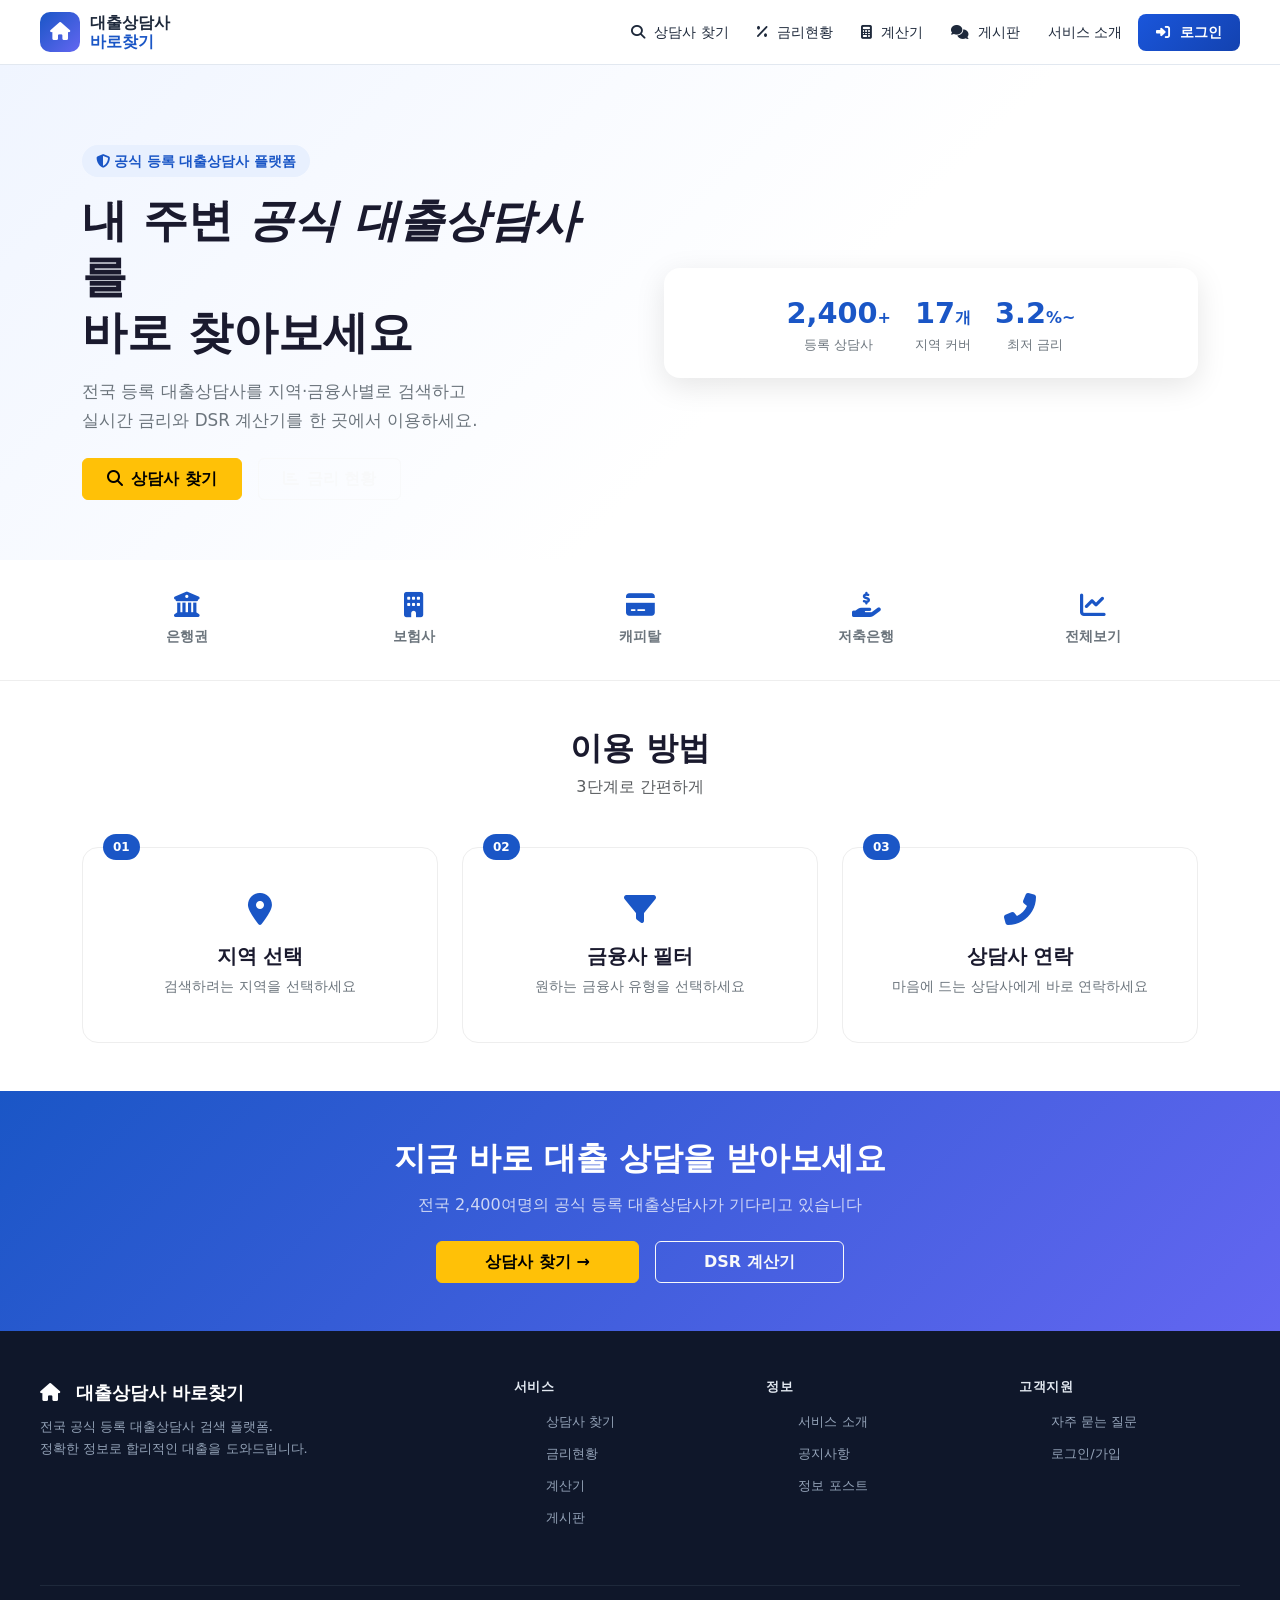
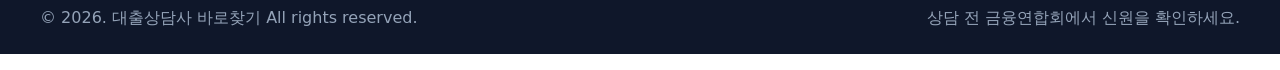
==== commit 8720272b: "Fix index.html: remove 105 duplicate closing tags (e.g. </div>div> → </div>)" ====
--- a/index.html
+++ b/index.html
@@ -14,71 +14,71 @@
   <nav class="topnav">
       <div class="inner">
             <a class="nav-logo" href="index.html">
-                    <div class="logo-box"><i class="fas fa-home"></i>i></div>div>
-                    <div class="logo-txt">대출상담사<br/><span>바로찾기</span></div>div>
-            </a>a>
+                    <div class="logo-box"><i class="fas fa-home"></i></div>
+                    <div class="logo-txt">대출상담사<br/><span>바로찾기</span></div>
+            </a>
           <button class="nav-toggle" id="navToggle" aria-label="메뉴 열기">
                 <span></span><span></span><span></span>
-          </button>button>
+          </button>
           <ul class="nav-menu" id="navMenu">
-                <li><a href="find.html"><i class="fas fa-search me-1"></i>i>상담사 찾기</a>a></li>
-                <li><a href="rates.html"><i class="fas fa-percent me-1"></i>i>금리현황</a>a></li>
-                <li><a href="calc.html"><i class="fas fa-calculator me-1"></i>i>계산기</a>a></li>
-                <li><a href="board.html"><i class="fas fa-comments me-1"></i>i>게시판</a>a></li>
-                <li><a href="about.html">서비스 소개</a>a></li>
-                <li><a href="login.html" class="btn-cta"><i class="fas fa-sign-in-alt me-1"></i>i>로그인</a>a></li>
-          </ul>ul>
-      </div>div>
-  </nav>nav>
+                <li><a href="find.html"><i class="fas fa-search me-1"></i>상담사 찾기</a></li>
+                <li><a href="rates.html"><i class="fas fa-percent me-1"></i>금리현황</a></li>
+                <li><a href="calc.html"><i class="fas fa-calculator me-1"></i>계산기</a></li>
+                <li><a href="board.html"><i class="fas fa-comments me-1"></i>게시판</a></li>
+                <li><a href="about.html">서비스 소개</a></li>
+                <li><a href="login.html" class="btn-cta"><i class="fas fa-sign-in-alt me-1"></i>로그인</a></li>
+          </ul>
+      </div>
+  </nav>
 
 <!-- HERO -->
 <section class="hero-section">
   <div class="container">
       <div class="row align-items-center g-5">
             <div class="col-lg-6 hero-left">
-                    <span class="hero-badge"><i class="fas fa-shield-alt me-1"></i>i>공식 등록 대출상담사 플랫폼</span>
-                    <h1 class="hero-title mt-3">내 주변 <em>공식 대출상담사</em>를<br/>바로 찾아보세요</h1>h1>
-                    <p class="hero-desc mt-3">전국 등록 대출상담사를 지역·금융사별로 검색하고<br/>실시간 금리와 DSR 계산기를 한 곳에서 이용하세요.</p>p>
+                    <span class="hero-badge"><i class="fas fa-shield-alt me-1"></i>공식 등록 대출상담사 플랫폼</span>
+                    <h1 class="hero-title mt-3">내 주변 <em>공식 대출상담사</em>를<br/>바로 찾아보세요</h1>
+                    <p class="hero-desc mt-3">전국 등록 대출상담사를 지역·금융사별로 검색하고<br/>실시간 금리와 DSR 계산기를 한 곳에서 이용하세요.</p>
                     <div class="hero-btns mt-4 d-flex flex-wrap gap-3">
-                              <a href="find.html" class="btn btn-warning fw-bold px-4 py-2"><i class="fas fa-search me-2"></i>i>상담사 찾기</a>a>
-                              <a href="rates.html" class="btn btn-outline-light fw-bold px-4 py-2"><i class="fas fa-chart-bar me-2"></i>i>금리 현황</a>a>
-                    </div>div>
-            </div>div>
+                              <a href="find.html" class="btn btn-warning fw-bold px-4 py-2"><i class="fas fa-search me-2"></i>상담사 찾기</a>
+                              <a href="rates.html" class="btn btn-outline-light fw-bold px-4 py-2"><i class="fas fa-chart-bar me-2"></i>금리 현황</a>
+                    </div>
+            </div>
             <div class="col-lg-6 hero-right">
                     <div class="hero-stat-card">
-                              <div class="stat-item"><div class="stat-num">2,400<span>+</span></div>div><div class="stat-label">등록 상담사</div>div></div>div>
-                              <div class="stat-item"><div class="stat-num">17<span>개</span></div>div><div class="stat-label">지역 커버</div>div></div>div>
-                              <div class="stat-item"><div class="stat-num">3.2<span>%~</span></div>div><div class="stat-label">최저 금리</div>div></div>div>
-                    </div>div>
-            </div>div>
-      </div>div>
-  </div>div>
-</section>section>
+                              <div class="stat-item"><div class="stat-num">2,400<span>+</span></div><div class="stat-label">등록 상담사</div></div>
+                              <div class="stat-item"><div class="stat-num">17<span>개</span></div><div class="stat-label">지역 커버</div></div>
+                              <div class="stat-item"><div class="stat-num">3.2<span>%~</span></div><div class="stat-label">최저 금리</div></div>
+                    </div>
+            </div>
+      </div>
+  </div>
+</section>
 
 <!-- 금융사 유형 -->
 <section class="fin-type-section py-3">
   <div class="container">
       <div class="row text-center g-3">
-            <div class="col"><div class="fin-type-item"><i class="fas fa-university"></i>i><span>은행권</span></div>div></div>div>
-            <div class="col"><div class="fin-type-item"><i class="fas fa-building"></i>i><span>보험사</span></div>div></div>div>
-            <div class="col"><div class="fin-type-item"><i class="fas fa-credit-card"></i>i><span>캐피탈</span></div>div></div>div>
-            <div class="col"><div class="fin-type-item"><i class="fas fa-hand-holding-usd"></i>i><span>저축은행</span></div>div></div>div>
-            <div class="col"><div class="fin-type-item"><i class="fas fa-chart-line"></i>i><span>전체보기</span></div>div></div>div>
-      </div>div>
-  </div>div>
-</section>section>
+            <div class="col"><div class="fin-type-item"><i class="fas fa-university"></i><span>은행권</span></div></div>
+            <div class="col"><div class="fin-type-item"><i class="fas fa-building"></i><span>보험사</span></div></div>
+            <div class="col"><div class="fin-type-item"><i class="fas fa-credit-card"></i><span>캐피탈</span></div></div>
+            <div class="col"><div class="fin-type-item"><i class="fas fa-hand-holding-usd"></i><span>저축은행</span></div></div>
+            <div class="col"><div class="fin-type-item"><i class="fas fa-chart-line"></i><span>전체보기</span></div></div>
+      </div>
+  </div>
+</section>
 
 <!-- 이용 방법 -->
 <section class="how-section py-5">
   <div class="container">
-      <div class="section-title text-center mb-5"><h2>이용 방법</h2><p class="text-muted">3단계로 간편하게</p>p></div>div>
+      <div class="section-title text-center mb-5"><h2>이용 방법</h2><p class="text-muted">3단계로 간편하게</p></div>
       <div class="row g-4">
-            <div class="col-md-4"><div class="how-card"><div class="how-num">01</div>div><div class="how-icon"><i class="fas fa-map-marker-alt"></i>i></div>div><h5>지역 선택</h5><p>검색하려는 지역을 선택하세요</p></div>div></div>div>
-            <div class="col-md-4"><div class="how-card"><div class="how-num">02</div>div><div class="how-icon"><i class="fas fa-filter"></i>i></div>div><h5>금융사 필터</h5><p>원하는 금융사 유형을 선택하세요</p></div>div></div>div>
-            <div class="col-md-4"><div class="how-card"><div class="how-num">03</div>div><div class="how-icon"><i class="fas fa-phone-alt"></i>i></div>div><h5>상담사 연락</h5><p>마음에 드는 상담사에게 바로 연락하세요</p></div>div></div>div>
-      </div>div>
-  </div>div>
-</section>section>
+            <div class="col-md-4"><div class="how-card"><div class="how-num">01</div><div class="how-icon"><i class="fas fa-map-marker-alt"></i></div><h5>지역 선택</h5><p>검색하려는 지역을 선택하세요</p></div></div>
+            <div class="col-md-4"><div class="how-card"><div class="how-num">02</div><div class="how-icon"><i class="fas fa-filter"></i></div><h5>금융사 필터</h5><p>원하는 금융사 유형을 선택하세요</p></div></div>
+            <div class="col-md-4"><div class="how-card"><div class="how-num">03</div><div class="how-icon"><i class="fas fa-phone-alt"></i></div><h5>상담사 연락</h5><p>마음에 드는 상담사에게 바로 연락하세요</p></div></div>
+      </div>
+  </div>
+</section>
 
 <!-- CTA 배너 -->
 <section class="cta-band py-5 text-center text-white" style="background:linear-gradient(135deg,var(--primary),#6366f1)">
@@ -86,30 +86,30 @@
       <h2 class="fw-bold mb-3">지금 바로 대출 상담을 받아보세요</h2>
       <p class="mb-4 opacity-75">전국 2,400여명의 공식 등록 대출상담사가 기다리고 있습니다</p>
       <div class="d-flex justify-content-center gap-3 flex-wrap">
-            <a href="find.html" class="btn btn-warning fw-bold px-5 py-2">상담사 찾기 →</a>a>
-            <a href="calc.html" class="btn btn-outline-light fw-bold px-5 py-2">DSR 계산기</a>a>
-      </div>div>
-  </div>div>
-</section>section>
+            <a href="find.html" class="btn btn-warning fw-bold px-5 py-2">상담사 찾기 →</a>
+            <a href="calc.html" class="btn btn-outline-light fw-bold px-5 py-2">DSR 계산기</a>
+      </div>
+  </div>
+</section>
 
 <!-- 푸터 -->
 <footer class="site-footer">
   <div class="footer-inner">
       <div class="footer-grid">
             <div class="footer-brand">
-                    <div class="logo-txt"><i class="fas fa-home me-2"></i>i>대출상담사 바로찾기</div>div>
+                    <div class="logo-txt"><i class="fas fa-home me-2"></i>대출상담사 바로찾기</div>
                     <p class="mt-2">전국 공식 등록 대출상담사 검색 플랫폼.<br/>정확한 정보로 합리적인 대출을 도와드립니다.</p>
-            </div>div>
-            <div class="footer-col"><h6>서비스</h6><ul><li><a href="find.html">상담사 찾기</a>a></li><li><a href="rates.html">금리현황</a>a></li><li><a href="calc.html">계산기</a>a></li><li><a href="board.html">게시판</a>a></li></ul></div>div>
-            <div class="footer-col"><h6>정보</h6><ul><li><a href="about.html">서비스 소개</a>a></li><li><a href="board.html?cat=notice">공지사항</a>a></li><li><a href="board.html?cat=info">정보 포스트</a>a></li></ul></div>div>
-            <div class="footer-col"><h6>고객지원</h6><ul><li><a href="about.html#faq">자주 묻는 질문</a>a></li><li><a href="login.html">로그인/가입</a>a></li></ul></div>div>
-      </div>div>
+            </div>
+            <div class="footer-col"><h6>서비스</h6><ul><li><a href="find.html">상담사 찾기</a></li><li><a href="rates.html">금리현황</a></li><li><a href="calc.html">계산기</a></li><li><a href="board.html">게시판</a></li></ul></div>
+            <div class="footer-col"><h6>정보</h6><ul><li><a href="about.html">서비스 소개</a></li><li><a href="board.html?cat=notice">공지사항</a></li><li><a href="board.html?cat=info">정보 포스트</a></li></ul></div>
+            <div class="footer-col"><h6>고객지원</h6><ul><li><a href="about.html#faq">자주 묻는 질문</a></li><li><a href="login.html">로그인/가입</a></li></ul></div>
+      </div>
       <div class="footer-bottom">
             <span>© 2026. 대출상담사 바로찾기 All rights reserved.</span>
             <span>상담 전 금융연합회에서 신원을 확인하세요.</span>
-      </div>div>
-  </div>div>
-</footer>footer>
+      </div>
+  </div>
+</footer>
 
 <script src="https://cdn.jsdelivr.net/npm/bootstrap@5.3.0/dist/js/bootstrap.bundle.min.js"></script>
 <script>
@@ -119,7 +119,7 @@
   });
 </script>
 </body>
-</html>html>
+</html>
 </script></li></li></ul></p></p></h5></h2></em></li></li></span></span>
 </body></title>
   </head>
